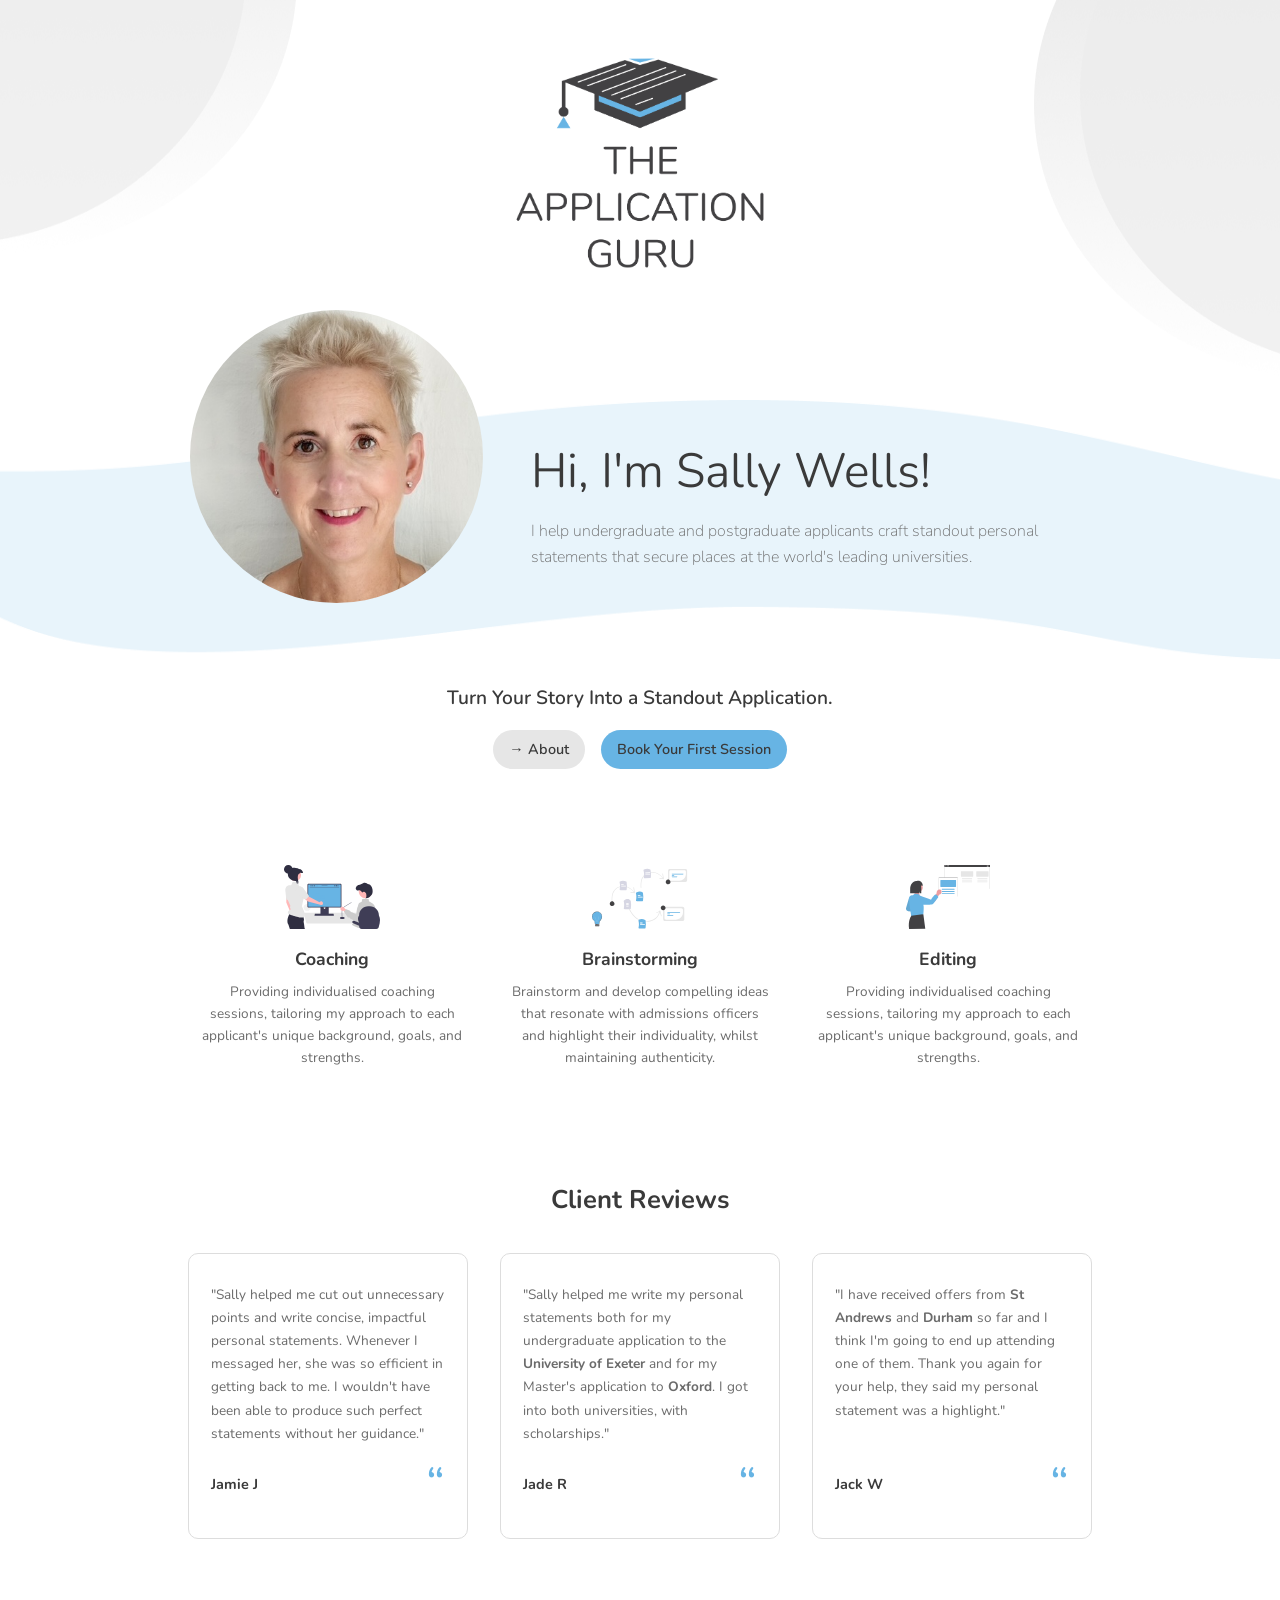
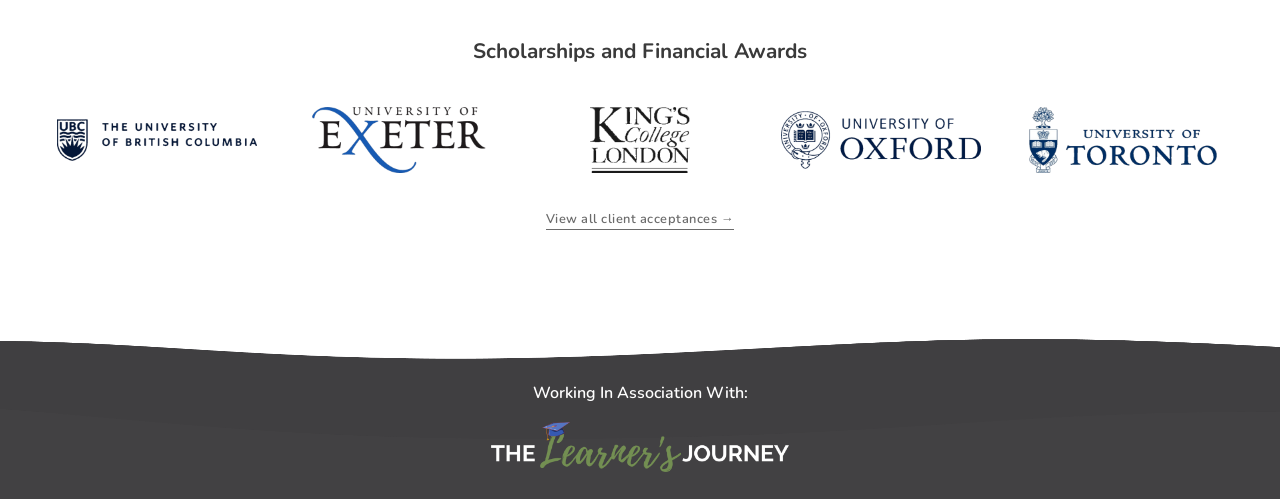
==== index.html @ 64682176 "Initial" ====
<!DOCTYPE html>
<html lang="en">
<head>
  <meta charset="UTF-8">
  <meta name="viewport" content="width=device-width, initial-scale=1.0">
  <title>The Application Guru | Sally Wells</title>
  <link rel="stylesheet" href="styles.css">
  <link href="https://fonts.googleapis.com/css2?family=Nunito:wght@300;400;500;600;700;800&display=swap" rel="stylesheet">
</head>
<body>

  <nav class="navbar" id="homeNav">
    <a href="index.html" class="nav-logo">
      <img src="assets/logo.png" alt="The Application Guru">
    </a>
    <div class="nav-links">
      <a href="about.html">About</a>
      <a href="client-acceptances.html">Client Acceptances</a>
      <a href="contact.html">Contact</a>
    </div>
  </nav>

  <header class="hero">
    <div class="wave-bg wave-bg--circles"></div>
    <div class="wave-bg wave-bg--liblue" style="top: 400px;"></div>
    <div class="hero-logo">
      <img src="assets/logo.png" alt="The Application Guru" class="logo-img">
    </div>
    <div class="hero-content">
      <div class="hero-photo">
        <img src="assets/sally-portrait.png" alt="Sally Wells">
      </div>
      <div class="hero-text">
        <h1>Hi, I'm Sally Wells!</h1>
        <p>I help undergraduate and postgraduate applicants craft standout personal statements that secure places at the world's leading universities.</p>
      </div>
    </div>
    <div class="hero-cta">
      <p class="tagline">Turn Your Story Into a Standout Application.</p>
      <div class="cta-buttons">
        <a href="about.html" class="btn btn-outline">→ About</a>
        <a href="contact.html" class="btn btn-primary">Book Your First Session</a>
      </div>
    </div>
  </header>

  <section class="services">
    <div class="services-inner">
      <div class="service-card">
        <img src="assets/coaching.svg" alt="" class="service-icon">
        <h3>Coaching</h3>
        <p>Providing individualised coaching sessions, tailoring my approach to each applicant's unique background, goals, and strengths.</p>
      </div>
      <div class="service-card">
        <img src="assets/brainstorming.svg" alt="" class="service-icon">
        <h3>Brainstorming</h3>
        <p>Brainstorm and develop compelling ideas that resonate with admissions officers and highlight their individuality, whilst maintaining authenticity.</p>
      </div>
      <div class="service-card">
        <img src="assets/editing.svg" alt="" class="service-icon">
        <h3>Editing</h3>
        <p>Providing individualised coaching sessions, tailoring my approach to each applicant's unique background, goals, and strengths.</p>
      </div>
    </div>
  </section>

  <section class="reviews">
    <h2>Client Reviews</h2>
    <div class="reviews-grid">
      <div class="review-card">
        <p>"Sally helped me cut out unnecessary points and write concise, impactful personal statements. Whenever I messaged her, she was so efficient in getting back to me. I wouldn't have been able to produce such perfect statements without her guidance."</p>
        <div class="review-footer">
          <span class="reviewer">Jamie J</span>
          <span class="quote-mark">&ldquo;</span>
        </div>
      </div>
      <div class="review-card">
        <p>"Sally helped me write my personal statements both for my undergraduate application to the <strong>University of Exeter</strong> and for my Master's application to <strong>Oxford</strong>. I got into both universities, with scholarships."</p>
        <div class="review-footer">
          <span class="reviewer">Jade R</span>
          <span class="quote-mark">&ldquo;</span>
        </div>
      </div>
      <div class="review-card">
        <p>"I have received offers from <strong>St Andrews</strong> and <strong>Durham</strong> so far and I think I'm going to end up attending one of them. Thank you again for your help, they said my personal statement was a highlight."</p>
        <div class="review-footer">
          <span class="reviewer">Jack W</span>
          <span class="quote-mark">&ldquo;</span>
        </div>
      </div>
    </div>
  </section>

  <section class="scholarships">
    <h2>Scholarships and Financial Awards</h2>
    <div class="uni-logos">
      <img src="assets/logo-ubc.png" alt="University of British Columbia">
      <img src="assets/logo-exeter2.png" alt="University of Exeter">
      <img src="assets/logo-kcl.png" alt="King's College London">
      <img src="assets/logo-oxford.png" alt="University of Oxford">
      <img src="assets/logo-toronto.png" alt="University of Toronto">
    </div>
    <a href="client-acceptances.html" class="btn-acceptances">View all client acceptances →</a>
  </section>

  <footer class="footer">
    <div class="wave-bg wave-bg--dark" style="top: -40px"></div>
    <p>Working In Association With:</p>
    <a href="https://learnersjourney.co.za/" target="_blank" rel="noopener noreferrer"><img src="assets/tlj.png" alt="The Learner's Journey" class="partner-logo"></a>
  </footer>
  <script>
    const nav = document.getElementById('homeNav');
    const heroLogo = document.querySelector('.hero-logo');
    window.addEventListener('scroll', () => {
      if (heroLogo.getBoundingClientRect().bottom < 0) {
        nav.classList.add('nav--visible');
      } else {
        nav.classList.remove('nav--visible');
      }
    }, { passive: true });
  </script>
</body>
</html>
---- styles.css ----
/* ============================================
   THE APPLICATION GURU
   ============================================ */

:root {
  --blue-light: #E8F4FB;
  --blue-mid: #67B4E4;
  --blue-dark: #4a7a8c;
  --gray-dark: #3a3a3a;
  --gray-med: #6b6b6b;
  --grey-li: #e6e6e6;
  --white: #ffffff;
  --font: 'Nunito', sans-serif;
}

*, *::before, *::after { box-sizing: border-box; margin: 0; padding: 0; }

body {
  font-family: var(--font);
  color: var(--gray-dark);
  line-height: 1.6;
  background: var(--white);
  overflow-x: hidden;
}

a { text-decoration: none; color: inherit; }
ul { list-style: none; }
img { max-width: 100%; display: block; }

/* ---- WAVE BACKGROUNDS ---- */
.wave-bg {
  position: absolute;
  left: 0; right: 0;
  width: 100%;
  height: auto;
  background-size: 100% 100%;
  background-repeat: no-repeat;
  pointer-events: none;
  z-index: 0;
}
.wave-bg--circles {
  top: 0;
  height: 380px;
  background-image: url('assets/wave-circles.png');
}
.wave-bg--white {
  height: 300px;
  background-image: url('assets/wave-white.png');
}
.wave-bg--liblue {
  height: 260px;
  background-image: url('assets/wave-liblue.png');
}
.wave-bg--dark {
  height: 100px;
  background-image: url('assets/wave-dark.png');
}

/* ---- NAV ---- */
.navbar {
  position: fixed;
  top: 0; left: 0; right: 0;
  z-index: 200;
  display: flex;
  align-items: center;
  justify-content: space-between;
  padding: 0.5rem 3rem;
  background: rgba(255, 255, 255, 0.96);
  backdrop-filter: blur(8px);
  box-shadow: 0 1px 16px rgba(0,0,0,0.07);
  transform: translateY(-100%);
  opacity: 0;
  transition: transform 0.45s cubic-bezier(0.25, 0.46, 0.45, 0.94),
              opacity 0.3s ease;
}
.navbar.nav--visible {
  transform: translateY(0);
  opacity: 1;
}
.nav-logo img {
  height: 55px;
  transition: transform 0.55s cubic-bezier(0.25, 0.46, 0.45, 0.94);
}

.nav-links { display: flex; gap: 2rem; }
.nav-links a { font-size: 0.95rem; font-weight: 600; transition: color .2s; }
.nav-links a:hover, .nav-links a.active { color: var(--blue-dark); }
.nav-spacer { height: 71px; }

/* ---- HERO ---- */
.hero {
  position: relative;
  text-align: center;
  padding: 3rem 2rem 2rem;
}
.hero > *:not(.wave-bg) { position: relative; z-index: 1; }
.hero-logo { margin-bottom: 2rem; }
.logo-img { height: 230px; margin: 0 auto; }

.hero-content {
  display: flex;
  align-items: center;
  justify-content: center;
  gap: 3rem;
  max-width: 900px;
  margin: 0 auto 2rem;
}
.hero-photo img {
  width: 500px;
  border-radius: 50%;
  object-fit: cover;
  flex-shrink: 0;
}
.hero-text { text-align: left; margin-top: 90px; }
.hero-text h1 { font-size: 3rem; font-weight: 350; margin-bottom: 0.6rem; color: var(--gray-dark) }
.hero-text p { font-size: 1rem; font-weight: 200; color: var(--gray-med); }

.tagline { font-size: 1.2rem; font-weight: 600; margin-bottom: 1rem; margin-top: 5rem; }
.cta-buttons { display: flex; gap: 1rem; justify-content: center; flex-wrap: wrap; }

.btn {
  display: inline-flex;
  align-items: center;
  gap: 0.4rem;
  padding: 0.5rem 1rem;
  border-radius: 25px;
  font-size: 0.9rem;
  font-weight: 600;
  transition: all .2s;
  cursor: pointer;
}
.btn-outline { border: none; color: var(--gray-dark); background: var(--grey-li); }
.btn-outline:hover { background: var(--gray-dark); color: var(--white); }
.btn-primary { background: var(--blue-mid); color: var(--gray-dark); }
.btn-primary:hover { background: var(--blue-light); }

/* ---- SERVICES ---- */
.services {
  position: relative;
  padding: 4rem 2rem;
}
.services-inner {
  display: flex;
  justify-content: center;
  gap: 3rem;
  max-width: 960px;
  margin: 0 auto;
  flex-wrap: wrap;
  position: relative;
  z-index: 1;
}
.service-card { text-align: center; max-width: 260px; flex: 1 1 200px; }
.service-icon { height: 64px; margin: 0 auto 1rem; }
.service-card h3 { font-size: 1.1rem; font-weight: 700; margin-bottom: 0.5rem; }
.service-card p { font-size: 0.85rem; color: var(--gray-med); }

/* ---- REVIEWS ---- */
.reviews { padding: 3rem 2rem; text-align: center; }
.reviews h2 { font-size: 1.6rem; font-weight: 700; margin-bottom: 2rem; }
.reviews-grid {
  display: flex;
  gap: 2rem;
  justify-content: center;
  max-width: 960px;
  margin: 0 auto;
  flex-wrap: wrap;
}
.review-card {
  border: 1px solid #ddd;
  border-radius: 10px;
  padding: 1.8rem 1.4rem;
  max-width: 280px;
  flex: 1 1 240px;
  text-align: left;
  display: flex;
  flex-direction: column;
}
.review-card p { font-size: 0.85rem; line-height: 1.7; color: var(--gray-med); }
.review-footer { display: flex; align-items: center; justify-content: space-between; margin-top: auto; padding-top: 1rem; }
.reviewer { font-weight: 700; font-size: 0.9rem; }
.quote-mark { font-size: 3rem; color: var(--blue-mid); line-height: 1; }

/* ---- SCHOLARSHIPS ---- */
.scholarships {
  position: relative;
  text-align: center;
  padding: 3rem 2rem;
  margin-bottom: 100px;
}
.scholarships > *:not(.wave-bg) { position: relative; z-index: 1; }
.scholarships h2 { font-size: 1.3rem; font-weight: 700; margin-bottom: 2rem; }
.uni-logos {
  display: flex;
  justify-content: space-evenly;
  align-items: center;
  flex-wrap: wrap;
  gap: 1rem;
  max-width: 1280px;
  margin: 0 auto;
}
.uni-logos img {
  width: 200px;
  height: 80px;
  object-fit: contain;  /* scales down to fit, never crops */
}

/* ---- BOOKING FORM ---- */
.booking {
  padding: 4rem 2rem;
  text-align: center;
}
.booking-title {
  font-family: var(--font);
  font-size: 2.2rem;
  font-weight: 300;
  color: var(--gray-dark);
  margin-bottom: 2.5rem;
}
.booking-form {
  max-width: 720px;
  margin: 0 auto;
  border: 2px solid var(--blue-mid);
  border-radius: 16px;
  padding: 2.5rem 2.5rem 2rem;
  text-align: left;
}
.form-row {
  display: flex;
  gap: 1.5rem;
}
.form-group {
  flex: 1;
  margin-bottom: 1.5rem;
}
.form-group label {
  display: block;
  font-weight: 700;
  font-size: 0.95rem;
  margin-bottom: 0.4rem;
  color: var(--gray-dark);
}
.required {
  color: #b94a3a;
  font-weight: 600;
  font-size: 0.85rem;
}
.form-group input[type="text"],
.form-group input[type="email"],
.form-group input[type="tel"] {
  width: 100%;
  padding: 0.6rem 0.8rem;
  border: 1px solid #bbb;
  border-radius: 4px;
  font-family: var(--font);
  font-size: 0.95rem;
  transition: border-color 0.2s;
}
.form-group input:focus,
.form-group textarea:focus {
  outline: none;
  border-color: var(--blue-mid);
}
.form-group textarea {
  width: 100%;
  padding: 0.6rem 0.8rem;
  border: 1px solid #bbb;
  border-radius: 4px;
  font-family: var(--font);
  font-size: 0.95rem;
  transition: border-color 0.2s;
  resize: vertical;
}
.form-hint {
  font-size: 0.78rem;
  color: var(--gray-med);
  margin-top: 0.25rem;
  display: block;
}
.radio-group {
  display: flex;
  flex-direction: column;
  gap: 0.6rem;
  margin-top: 0.3rem;
}
.radio-label {
  font-weight: 400 !important;
  font-size: 0.92rem;
  color: var(--gray-dark);
  display: flex;
  align-items: center;
  gap: 0.5rem;
  cursor: pointer;
}
.radio-label input[type="radio"] {
  width: 18px;
  height: 18px;
  accent-color: var(--blue-mid);
}
.btn-submit {
  padding: 0.65rem 1.8rem;
  font-size: 0.95rem;
  border: none;
  border-radius: 6px;
  margin-top: 0.5rem;
}
.booking-email {
  margin-top: 2rem;
}
.booking-email p {
  font-size: 0.95rem;
  color: var(--gray-med);
  margin-bottom: 0.8rem;
}

/* ---- FOOTER ---- */
.footer {
  position: relative;
  background: #424143;
  color: var(--white);
  text-align: center;
  padding: 0.1rem 0.01rem;
}
.footer > *:not(.wave-bg) { position: relative; z-index: 1; }
.footer p { font-size: 1rem; font-weight: 600; margin-bottom: 1rem; }
.partner-logo { height: 50px; margin: 0 auto; margin-bottom: 25px; }
.btn-contact {
  display: inline-flex;
  align-items: center;
  gap: 0.5rem;
  background: var(--blue-mid);
  color: var(--white);
  padding: 0.6rem 1.6rem;
  border-radius: 25px;
  font-size: 0.95rem;
  font-weight: 600;
  margin-bottom: 1.5rem;
  transition: background 0.2s;
}
.btn-contact:hover { background: var(--blue-dark); color: var(--white); }

/* ---- ABOUT PAGE ---- */
.about-section {
  display: flex;
  gap: 4rem;
  padding: 4rem 5rem;
  max-width: 1400px;
  margin: 0 auto;
  align-items: flex-start;
}
.about-content { flex: 1; }
.about-content h1 { font-size: 2rem; font-weight: 700; margin-bottom: 1.5rem; text-align: center; }
.about-content p { margin-bottom: 1rem; font-size: 0.95rem; color: var(--gray-med); }
.approach-list { list-style: disc; padding-left: 1.5rem; margin-bottom: 1rem; }
.approach-list li { margin-bottom: 0.6rem; font-size: 0.95rem; color: var(--gray-med); }
.about-photo { flex: 0 0 340px; }
.about-photo img { width: 100%; border-radius: 50%; object-fit: cover; aspect-ratio: 1; }

/* ---- ACCEPTANCES PAGE ---- */
.acceptances-banner {
  position: relative;
  background: #4b4b4b;
  padding: 3rem 2rem 2rem;
  text-align: center;
  color: var(--white);
}
.acceptances-banner h1 {
  position: relative;
  z-index: 1;
  font-size: 1.6rem;
  font-weight: 700;
}
.acceptances {
  padding: 2rem 3rem 4rem;
  max-width: 1200px;
  margin: 0 auto;
}
.acceptances h1 { font-size: 1.6rem; font-weight: 700; text-align: center; margin: 2rem 0; }
.acceptances-grid {
  display: flex;
  gap: 3rem;
  justify-content: space-between;
  flex-wrap: wrap;
}
.region-col { flex: 1 1 280px; text-align: center; }
.region-col h2 { font-size: 1rem; font-weight: 700; letter-spacing: 0.05em; margin: 1.5rem 0 0.8rem; text-decoration: underline; }
.region-col h3 { font-size: 1rem; font-weight: 800; margin: 1.2rem 0 0.4rem; }
.region-col ul li { font-size: 0.82rem; color: var(--gray-med); line-height: 1.8; text-transform: uppercase; letter-spacing: 0.02em; }
.region-col ul li.scholarship { color: var(--blue-mid); font-weight: 700; }

.btn-acceptances {
  display: inline-block;
  margin-top: 1.8rem;
  font-size: 0.8rem;
  font-weight: 600;
  color: var(--gray-med);
  letter-spacing: 0.04em;
  border-bottom: 1px solid currentColor;
  transition: color 0.2s;
}
.btn-acceptances:hover { color: var(--blue-dark); }

.acceptances-loading { color: var(--gray-med); font-size: 0.9rem; padding: 2rem 0; }

.scholarship-legend {
  display: flex;
  align-items: center;
  justify-content: center;
  gap: 0.45rem;
  font-size: 0.75rem;
  font-weight: 600;
  color: var(--gray-med);
  letter-spacing: 0.06em;
  text-transform: uppercase;
  margin-bottom: 2rem;
}
.legend-dot {
  width: 9px;
  height: 9px;
  border-radius: 50%;
  background: var(--blue-mid);
  display: inline-block;
  flex-shrink: 0;
}

/* ---- RESPONSIVE ---- */
@media (max-width: 718px) {
  .hero-content { flex-direction: column; gap: 1.5rem; }
  .hero-text { text-align: center; }
  .hero-photo img { width: 160px; height: 160px; }
  .hero-text h1 { font-size: 1.7rem; }
  .services-inner { gap: 2rem; }
  .review-card { max-width: 100%; }
  .about-section { flex-direction: column; padding: 2rem 1.5rem; gap: 2rem; }
  .about-photo { flex: none; max-width: 240px; margin: 0 auto; }
  .acceptances { padding: 2rem 1.5rem; }
  .navbar { padding: 1rem 1.5rem; }
  .nav-links { gap: 1rem; font-size: 0.85rem; }
  .uni-logos { gap: 1.5rem; }
  .uni-logos img { width: 120px; height: 50px; object-fit: contain; }
  .booking-form { padding: 1.5rem; }
  .form-row { flex-direction: column; gap: 0; }
  .booking-title { font-size: 2.5rem; }
}

@media (max-width: 480px) {
  .hero-text h1 { font-size: 1.4rem; }
  .hero-photo img { width: 130px; height: 130px; }
  .logo-img { height: 70px; }
  .tagline { font-size: 1rem; }
  .btn { padding: 0.6rem 1.2rem; font-size: 0.85rem; }
  .nav-logo img { height: 36px; }
  .nav-links { gap: 0.6rem; font-size: 0.8rem; }
}
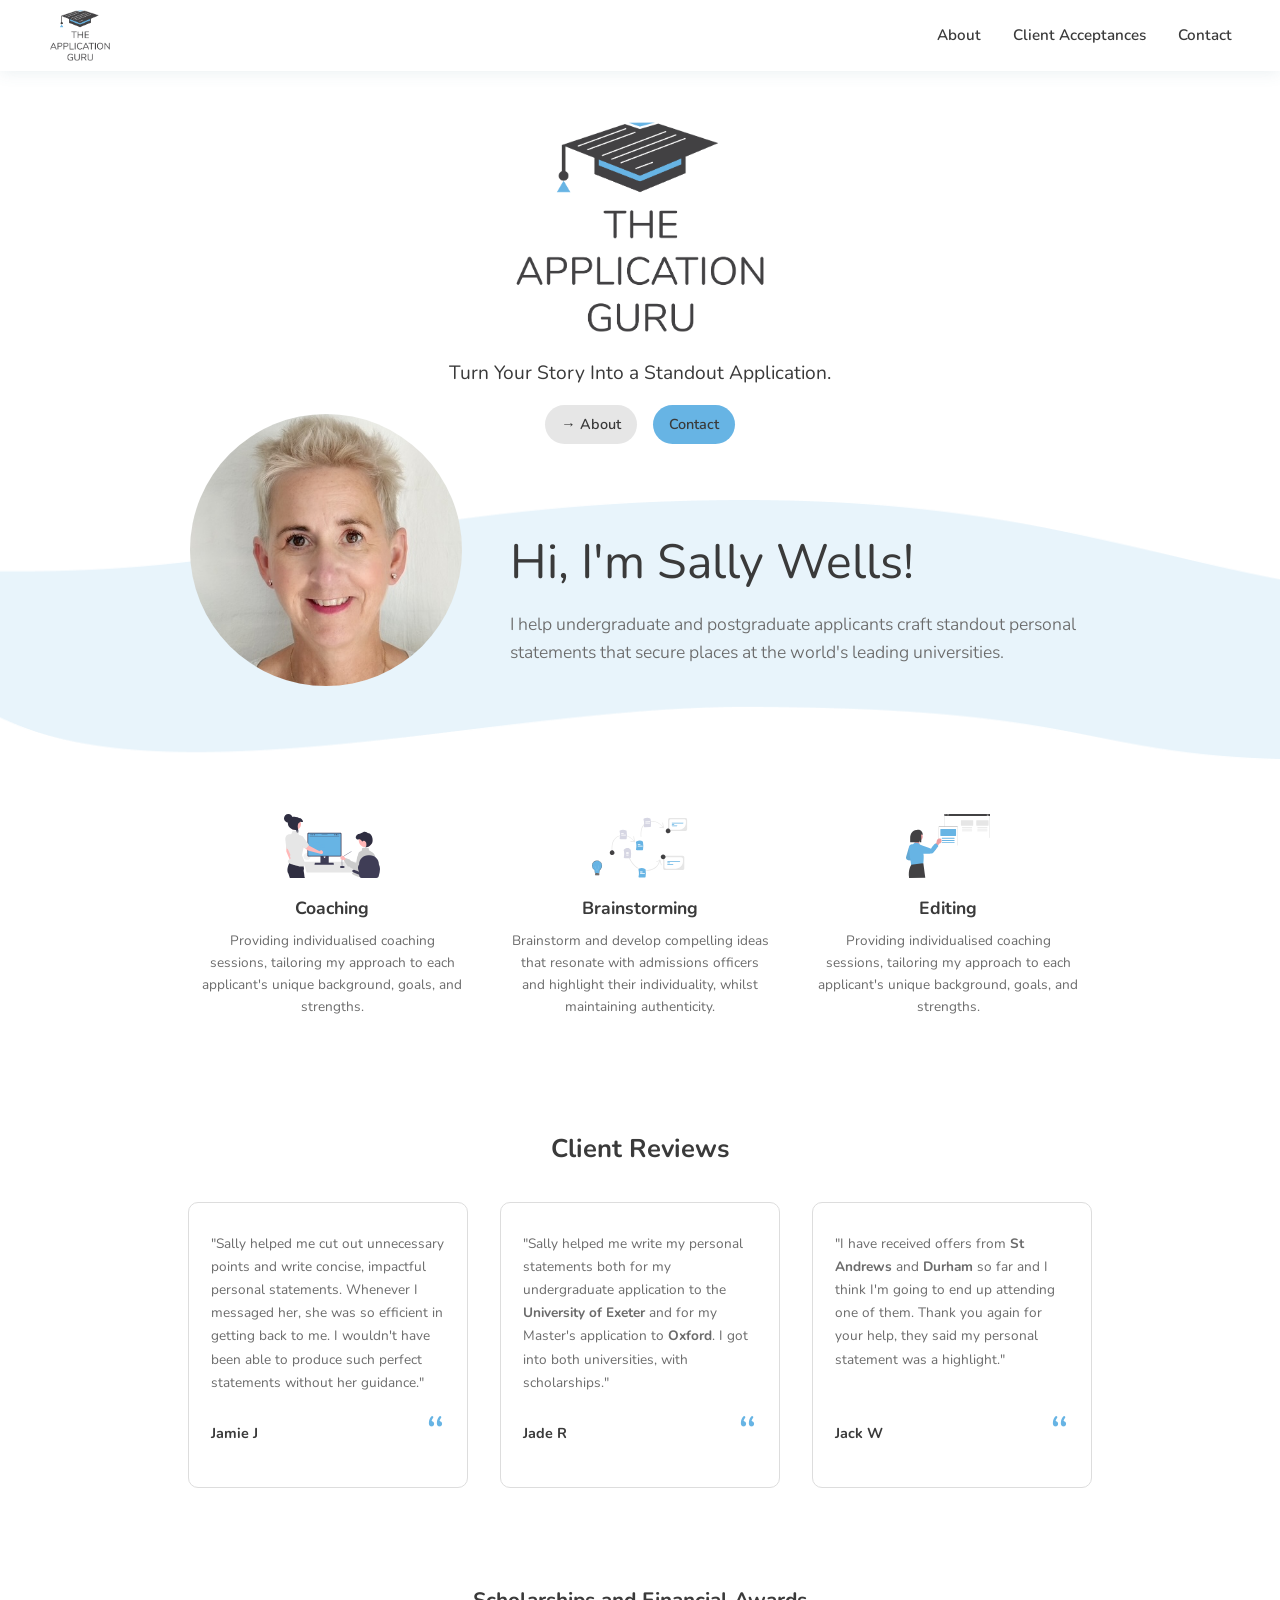
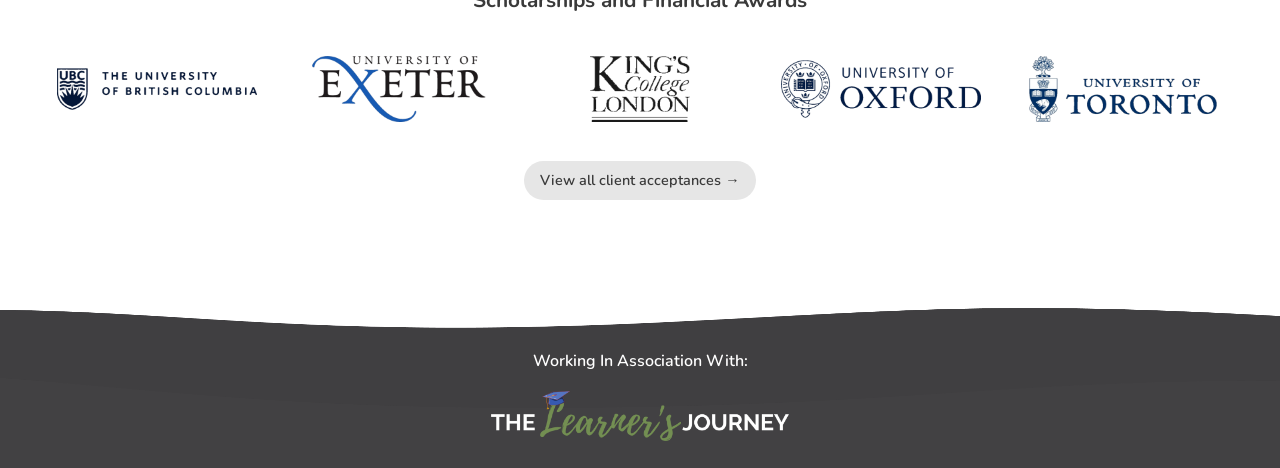
==== commit f481c743: "UI updates: navbar always visible, mobile hero layout, contact form, about page fixes Co-Authored-By" ====
--- a/index.html
+++ b/index.html
@@ -9,7 +9,7 @@
 </head>
 <body>
 
-  <nav class="navbar" id="homeNav">
+  <nav class="navbar">
     <a href="index.html" class="nav-logo">
       <img src="assets/logo.png" alt="The Application Guru">
     </a>
@@ -22,10 +22,16 @@
 
   <header class="hero">
     <div class="wave-bg wave-bg--circles"></div>
-    <div class="wave-bg wave-bg--liblue" style="top: 400px;"></div>
+    <div class="wave-bg wave-bg--liblue" style="top: 500px;"></div>
     <div class="hero-logo">
       <img src="assets/logo.png" alt="The Application Guru" class="logo-img">
     </div>
+     <div class="hero-cta">
+      <p class="tagline">Turn Your Story Into a Standout Application.</p>
+      <div class="cta-buttons">
+        <a href="about.html" class="btn btn-outline">→ About</a>
+        <a href="contact.html" class="btn btn-primary">Contact</a>
+      </div>
     <div class="hero-content">
       <div class="hero-photo">
         <img src="assets/sally-portrait.png" alt="Sally Wells">
@@ -35,12 +41,6 @@
         <p>I help undergraduate and postgraduate applicants craft standout personal statements that secure places at the world's leading universities.</p>
       </div>
     </div>
-    <div class="hero-cta">
-      <p class="tagline">Turn Your Story Into a Standout Application.</p>
-      <div class="cta-buttons">
-        <a href="about.html" class="btn btn-outline">→ About</a>
-        <a href="contact.html" class="btn btn-primary">Book Your First Session</a>
-      </div>
     </div>
   </header>
 
@@ -100,7 +100,7 @@
       <img src="assets/logo-oxford.png" alt="University of Oxford">
       <img src="assets/logo-toronto.png" alt="University of Toronto">
     </div>
-    <a href="client-acceptances.html" class="btn-acceptances">View all client acceptances →</a>
+    <a href="client-acceptances.html" class="btn btn-outline">View all client acceptances →</a>
   </section>
 
   <footer class="footer">
--- a/styles.css
+++ b/styles.css
@@ -38,11 +38,6 @@
   pointer-events: none;
   z-index: 0;
 }
-.wave-bg--circles {
-  top: 0;
-  height: 380px;
-  background-image: url('assets/wave-circles.png');
-}
 .wave-bg--white {
   height: 300px;
   background-image: url('assets/wave-white.png');
@@ -65,21 +60,12 @@
   align-items: center;
   justify-content: space-between;
   padding: 0.5rem 3rem;
-  background: rgba(255, 255, 255, 0.96);
+  background: var(--white);
   backdrop-filter: blur(8px);
-  box-shadow: 0 1px 16px rgba(0,0,0,0.07);
-  transform: translateY(-100%);
-  opacity: 0;
-  transition: transform 0.45s cubic-bezier(0.25, 0.46, 0.45, 0.94),
-              opacity 0.3s ease;
-}
-.navbar.nav--visible {
-  transform: translateY(0);
-  opacity: 1;
+  box-shadow: 0 1px 16px rgba(74, 122, 140, 0.12);
 }
 .nav-logo img {
   height: 55px;
-  transition: transform 0.55s cubic-bezier(0.25, 0.46, 0.45, 0.94);
 }
 
 .nav-links { display: flex; gap: 2rem; }
@@ -94,8 +80,7 @@
   padding: 3rem 2rem 2rem;
 }
 .hero > *:not(.wave-bg) { position: relative; z-index: 1; }
-.hero-logo { margin-bottom: 2rem; }
-.logo-img { height: 230px; margin: 0 auto; }
+.logo-img { height: 230px; margin: 0 auto; margin-top: 4rem }
 
 .hero-content {
   display: flex;
@@ -103,7 +88,7 @@
   justify-content: center;
   gap: 3rem;
   max-width: 900px;
-  margin: 0 auto 2rem;
+  margin: -30px auto 2rem;
 }
 .hero-photo img {
   width: 500px;
@@ -112,10 +97,10 @@
   flex-shrink: 0;
 }
 .hero-text { text-align: left; margin-top: 90px; }
-.hero-text h1 { font-size: 3rem; font-weight: 350; margin-bottom: 0.6rem; color: var(--gray-dark) }
-.hero-text p { font-size: 1rem; font-weight: 200; color: var(--gray-med); }
-
-.tagline { font-size: 1.2rem; font-weight: 600; margin-bottom: 1rem; margin-top: 5rem; }
+.hero-text h1 { font-size: 3rem; font-weight: 400; margin-bottom: 0.6rem; color: var(--gray-dark) }
+.hero-text p { font-size: 1.1rem; font-weight: 350; color: var(--gray-med); }
+
+.tagline { font-size: 1.2rem; font-weight: 400; margin-bottom: 1rem; margin-top: 1rem; }
 .cta-buttons { display: flex; gap: 1rem; justify-content: center; flex-wrap: wrap; }
 
 .btn {
@@ -189,6 +174,7 @@
 }
 .scholarships > *:not(.wave-bg) { position: relative; z-index: 1; }
 .scholarships h2 { font-size: 1.3rem; font-weight: 700; margin-bottom: 2rem; }
+.scholarships .btn { margin-top: 2rem; }
 .uni-logos {
   display: flex;
   justify-content: space-evenly;
@@ -215,6 +201,10 @@
   font-weight: 300;
   color: var(--gray-dark);
   margin-bottom: 2.5rem;
+}
+.booking-logo {
+  height: 120px;
+  margin: 0 auto 2.5rem;
 }
 .booking-form {
   max-width: 720px;
@@ -326,9 +316,9 @@
 .btn-contact {
   display: inline-flex;
   align-items: center;
-  gap: 0.5rem;
   background: var(--blue-mid);
   color: var(--white);
+  gap: 0.5rem;
   padding: 0.6rem 1.6rem;
   border-radius: 25px;
   font-size: 0.95rem;
@@ -345,7 +335,7 @@
   padding: 4rem 5rem;
   max-width: 1400px;
   margin: 0 auto;
-  align-items: flex-start;
+  align-items: center;
 }
 .about-content { flex: 1; }
 .about-content h1 { font-size: 2rem; font-weight: 700; margin-bottom: 1.5rem; text-align: center; }
@@ -390,12 +380,14 @@
 .btn-acceptances {
   display: inline-block;
   margin-top: 1.8rem;
-  font-size: 0.8rem;
+  font-size: 1.2  rem;
   font-weight: 600;
-  color: var(--gray-med);
+  color: var(--gray-dark);
   letter-spacing: 0.04em;
   border-bottom: 1px solid currentColor;
   transition: color 0.2s;
+  background-color: var(--grey-li);
+  border-radius: 30px;
 }
 .btn-acceptances:hover { color: var(--blue-dark); }
 
@@ -424,10 +416,12 @@
 
 /* ---- RESPONSIVE ---- */
 @media (max-width: 718px) {
-  .hero-content { flex-direction: column; gap: 1.5rem; }
-  .hero-text { text-align: center; }
-  .hero-photo img { width: 160px; height: 160px; }
-  .hero-text h1 { font-size: 1.7rem; }
+  .hero-content { flex-direction: row; gap: 1rem; align-items: center; justify-content: flex-start; text-align: left; margin-top: 5.2rem; }
+  .hero-photo { flex-shrink: 0; align-self: flex-start; margin-top: 3rem; }
+  .hero-photo img { width: 130px; height: 130px; }
+  .hero-text { text-align: left; margin-top: 0; }
+  .hero-text h1 { font-size: 1.4rem; }
+  .hero-text p { font-size: 0.85rem; }
   .services-inner { gap: 2rem; }
   .review-card { max-width: 100%; }
   .about-section { flex-direction: column; padding: 2rem 1.5rem; gap: 2rem; }
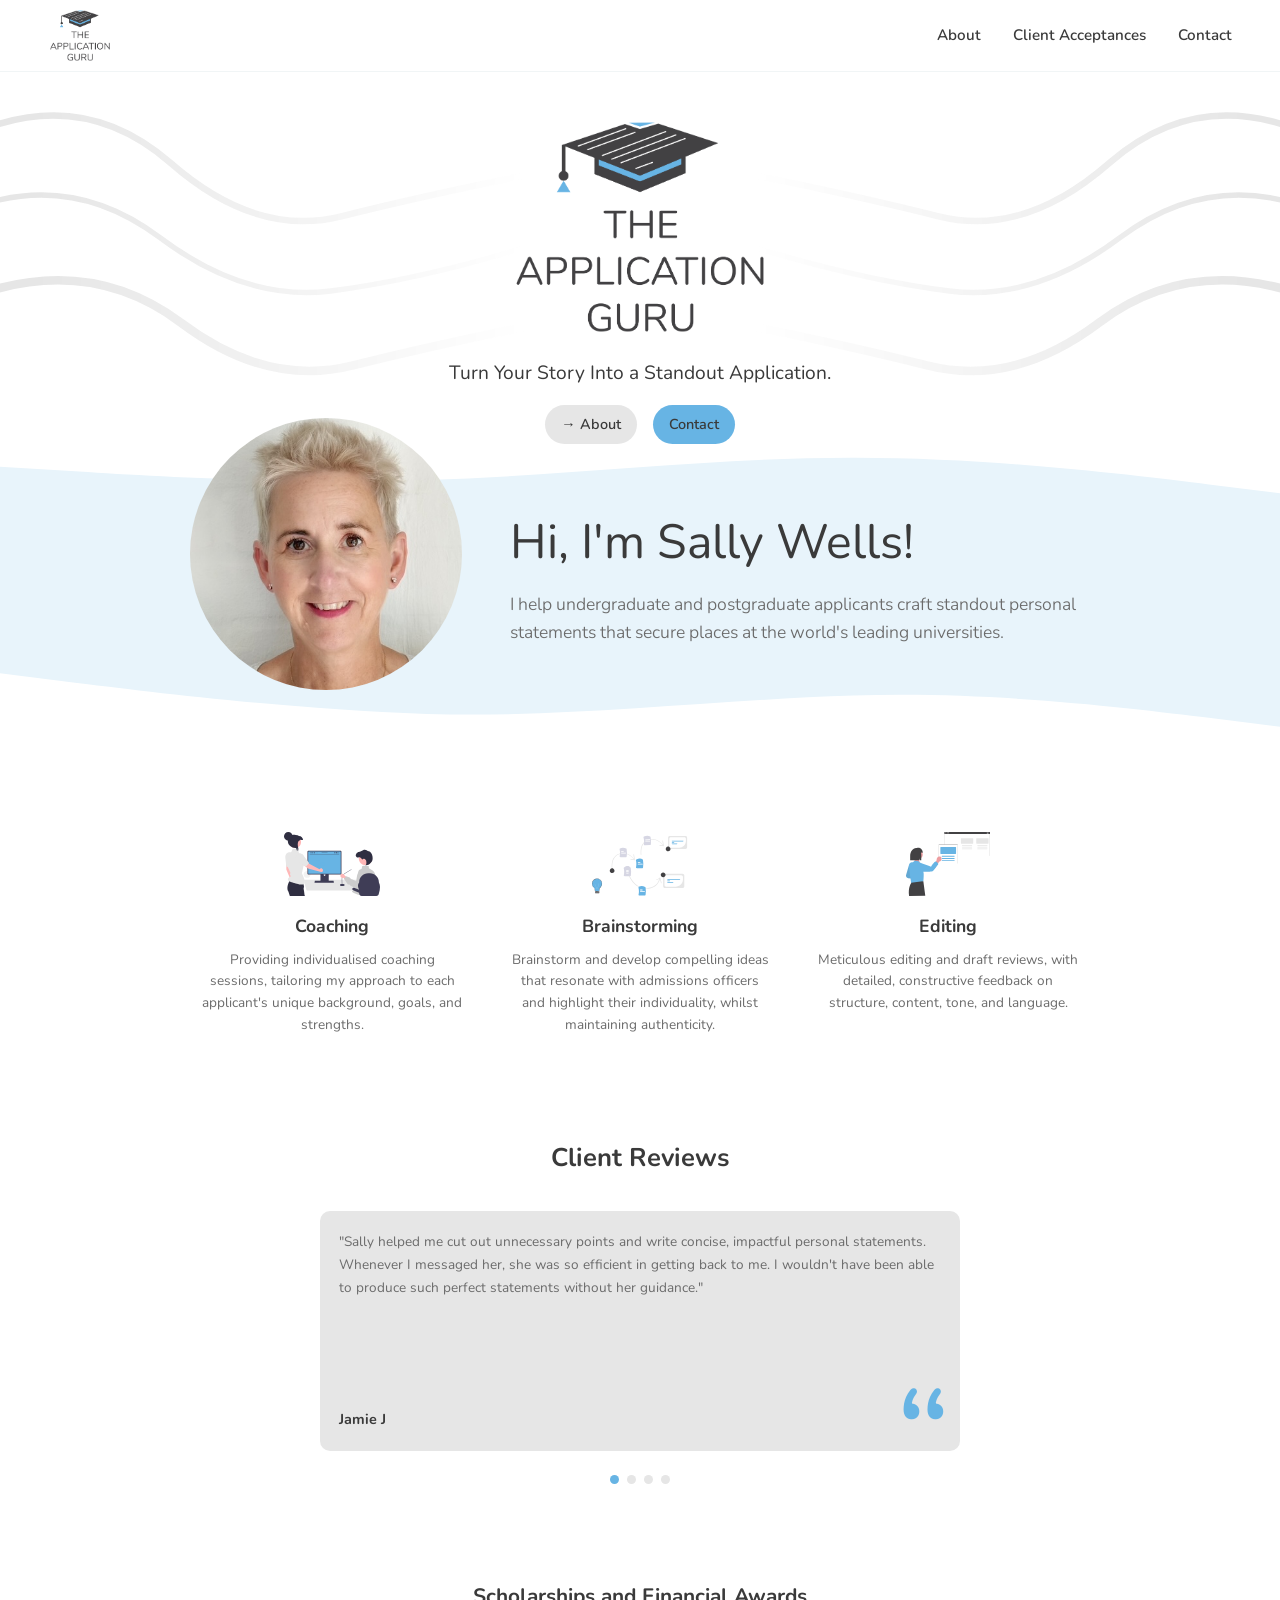
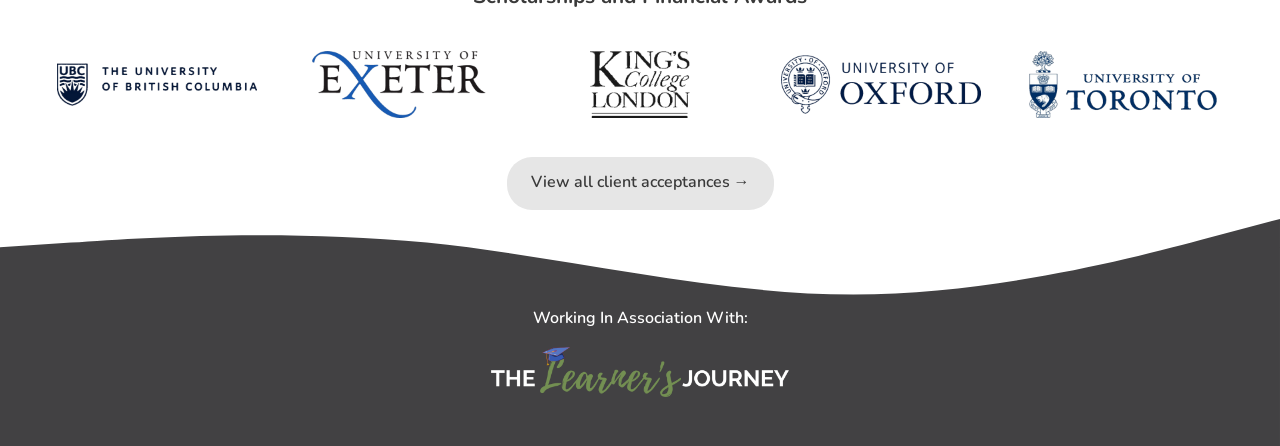
==== commit a1ca29f0: "Add review carousel and corner curves, refine responsive layout - Replace static review grid with au" ====
--- a/index.html
+++ b/index.html
@@ -8,7 +8,6 @@
   <link href="https://fonts.googleapis.com/css2?family=Nunito:wght@300;400;500;600;700;800&display=swap" rel="stylesheet">
 </head>
 <body>
-
   <nav class="navbar">
     <a href="index.html" class="nav-logo">
       <img src="assets/logo.png" alt="The Application Guru">
@@ -19,19 +18,26 @@
       <a href="contact.html">Contact</a>
     </div>
   </nav>
-
+<img 
+     src="assets/wave.svg" 
+     style=
+       "top: 360px"
+     alt="" 
+     class="wave-bg">    
+    <div>  
+  </div>
   <header class="hero">
-    <div class="wave-bg wave-bg--circles"></div>
-    <div class="wave-bg wave-bg--liblue" style="top: 500px;"></div>
-    <div class="hero-logo">
-      <img src="assets/logo.png" alt="The Application Guru" class="logo-img">
-    </div>
-     <div class="hero-cta">
-      <p class="tagline">Turn Your Story Into a Standout Application.</p>
-      <div class="cta-buttons">
-        <a href="about.html" class="btn btn-outline">→ About</a>
-        <a href="contact.html" class="btn btn-primary">Contact</a>
-      </div>
+  <img src="assets/corner-circles-left.svg" alt="" class="corner-circles corner-circles--left">
+  <img src="assets/corner-circles-right.svg" alt="" class="corner-circles corner-circles--right">
+  <div class="hero-logo">
+    <img src="assets/logo.png" alt="The Application Guru" class="logo-img">
+  </div>
+  <div class="hero-cta">
+    <p class="tagline">Turn Your Story Into a Standout Application.</p>
+    <div class="cta-buttons">
+      <a href="about.html" class="btn btn-outline">→ About</a>
+      <a href="contact.html" class="btn btn-primary">Contact</a>
+    </div>
     <div class="hero-content">
       <div class="hero-photo">
         <img src="assets/sally-portrait.png" alt="Sally Wells">
@@ -41,8 +47,8 @@
         <p>I help undergraduate and postgraduate applicants craft standout personal statements that secure places at the world's leading universities.</p>
       </div>
     </div>
-    </div>
-  </header>
+  </div>
+</header>
 
   <section class="services">
     <div class="services-inner">
@@ -59,37 +65,134 @@
       <div class="service-card">
         <img src="assets/editing.svg" alt="" class="service-icon">
         <h3>Editing</h3>
-        <p>Providing individualised coaching sessions, tailoring my approach to each applicant's unique background, goals, and strengths.</p>
+        <p>Meticulous editing and draft reviews, with detailed, constructive feedback on structure, content, tone, and language.</p>
       </div>
     </div>
   </section>
 
   <section class="reviews">
     <h2>Client Reviews</h2>
-    <div class="reviews-grid">
-      <div class="review-card">
-        <p>"Sally helped me cut out unnecessary points and write concise, impactful personal statements. Whenever I messaged her, she was so efficient in getting back to me. I wouldn't have been able to produce such perfect statements without her guidance."</p>
-        <div class="review-footer">
-          <span class="reviewer">Jamie J</span>
-          <span class="quote-mark">&ldquo;</span>
+    <div class="reviews-carousel">
+      <div class="carousel-viewport">
+        <div class="carousel-track" id="reviews-track">
+          <p class="reviews-loading">Loading reviews...</p>
         </div>
       </div>
-      <div class="review-card">
-        <p>"Sally helped me write my personal statements both for my undergraduate application to the <strong>University of Exeter</strong> and for my Master's application to <strong>Oxford</strong>. I got into both universities, with scholarships."</p>
-        <div class="review-footer">
-          <span class="reviewer">Jade R</span>
-          <span class="quote-mark">&ldquo;</span>
-        </div>
-      </div>
-      <div class="review-card">
-        <p>"I have received offers from <strong>St Andrews</strong> and <strong>Durham</strong> so far and I think I'm going to end up attending one of them. Thank you again for your help, they said my personal statement was a highlight."</p>
-        <div class="review-footer">
-          <span class="reviewer">Jack W</span>
-          <span class="quote-mark">&ldquo;</span>
-        </div>
-      </div>
-    </div>
+    </div>
+    <div class="carousel-dots" id="reviews-dots"></div>
   </section>
+
+  <script>
+    // ─── PASTE PUBLISHED CSV URL HERE (sheet columns: Name, Review) ──────────
+    const REVIEWS_CSV_URL = '';
+    // ─────────────────────────────────────────────────────────────────────────
+
+    const FALLBACK_REVIEWS = [
+      { name: 'Jamie J', text: "Sally helped me cut out unnecessary points and write concise, impactful personal statements. Whenever I messaged her, she was so efficient in getting back to me. I wouldn't have been able to produce such perfect statements without her guidance." },
+      { name: 'Jade R', text: "Sally helped me write my personal statements both for my undergraduate application to the University of Exeter and for my Master's application to Oxford. I got into both universities, with scholarships." },
+      { name: 'Jack W', text: "I have received offers from St Andrews and Durham so far and I think I'm going to end up attending one of them. Thank you again for your help, they said my personal statement was a highlight." },
+      { name: 'Parent', text: "Sally is a magician! When you have a child who is word efficient (i.e, reserved), at best, and needs to introduce themselves to admission boards via personal essays, it seems like an impossible task. Sally has an incredible ability to take students on a journey of self reflection and expression. Both my children were accepted to their first choice programs. Sally does not write the essays but coaches them through the process. She is my answer to prayer!" }
+    ];
+
+    function parseCSV(text) {
+      const rows = [];
+      let row = [], field = '', inQuotes = false;
+      for (let i = 0; i < text.length; i++) {
+        const ch = text[i], next = text[i + 1];
+        if (inQuotes) {
+          if (ch === '"' && next === '"') { field += '"'; i++; }
+          else if (ch === '"') { inQuotes = false; }
+          else { field += ch; }
+        } else {
+          if (ch === '"') { inQuotes = true; }
+          else if (ch === ',') { row.push(field.trim()); field = ''; }
+          else if (ch === '\n' || (ch === '\r' && next === '\n')) {
+            if (ch === '\r') i++;
+            row.push(field.trim()); rows.push(row); row = []; field = '';
+          } else { field += ch; }
+        }
+      }
+      if (field || row.length) { row.push(field.trim()); rows.push(row); }
+      return rows;
+    }
+
+    async function loadReviews() {
+      let reviews = [];
+      if (REVIEWS_CSV_URL) {
+        try {
+          const res = await fetch(REVIEWS_CSV_URL);
+          if (res.ok) {
+            const rows = parseCSV(await res.text());
+            reviews = rows.slice(1)
+              .map(r => ({ name: (r[0] || '').trim(), text: (r[1] || '').trim() }))
+              .filter(r => r.name && r.text);
+          }
+        } catch {}
+      }
+      if (!reviews.length) reviews = FALLBACK_REVIEWS;
+      renderCarousel(reviews);
+    }
+
+    function renderCarousel(reviews) {
+      const track = document.getElementById('reviews-track');
+      const dots = document.getElementById('reviews-dots');
+      track.innerHTML = '';
+      dots.innerHTML = '';
+
+      reviews.forEach((r, i) => {
+        const card = document.createElement('div');
+        card.className = 'review-card';
+        const p = document.createElement('p');
+        p.textContent = '"' + r.text + '"';
+        const footer = document.createElement('div');
+        footer.className = 'review-footer';
+        const name = document.createElement('span');
+        name.className = 'reviewer';
+        name.textContent = r.name;
+        const mark = document.createElement('span');
+        mark.className = 'quote-mark';
+        mark.innerHTML = '&ldquo;';
+        footer.appendChild(name);
+        footer.appendChild(mark);
+        card.appendChild(p);
+        card.appendChild(footer);
+        track.appendChild(card);
+
+        const dot = document.createElement('button');
+        dot.className = 'carousel-dot' + (i === 0 ? ' active' : '');
+        dot.type = 'button';
+        dot.setAttribute('aria-label', 'Go to review ' + (i + 1));
+        dot.addEventListener('click', () => goTo(i));
+        dots.appendChild(dot);
+      });
+
+      let index = 0;
+      function goTo(i) {
+        index = (i + reviews.length) % reviews.length;
+        track.style.transform = 'translateX(-' + (index * 100) + '%)';
+        dots.querySelectorAll('.carousel-dot').forEach((d, idx) => {
+          d.classList.toggle('active', idx === index);
+        });
+      }
+
+      const AUTO_MS = 6000;
+      let timer = setInterval(() => goTo(index + 1), AUTO_MS);
+      function resetTimer() {
+        clearInterval(timer);
+        timer = setInterval(() => goTo(index + 1), AUTO_MS);
+      }
+
+      const carousel = document.querySelector('.reviews-carousel');
+      carousel.addEventListener('mouseenter', () => clearInterval(timer));
+      carousel.addEventListener('mouseleave', resetTimer);
+
+      dots.querySelectorAll('.carousel-dot').forEach((d) => {
+        d.addEventListener('click', resetTimer);
+      });
+    }
+
+    loadReviews();
+  </script>
 
   <section class="scholarships">
     <h2>Scholarships and Financial Awards</h2>
@@ -104,20 +207,8 @@
   </section>
 
   <footer class="footer">
-    <div class="wave-bg wave-bg--dark" style="top: -40px"></div>
     <p>Working In Association With:</p>
     <a href="https://learnersjourney.co.za/" target="_blank" rel="noopener noreferrer"><img src="assets/tlj.png" alt="The Learner's Journey" class="partner-logo"></a>
   </footer>
-  <script>
-    const nav = document.getElementById('homeNav');
-    const heroLogo = document.querySelector('.hero-logo');
-    window.addEventListener('scroll', () => {
-      if (heroLogo.getBoundingClientRect().bottom < 0) {
-        nav.classList.add('nav--visible');
-      } else {
-        nav.classList.remove('nav--visible');
-      }
-    }, { passive: true });
-  </script>
 </body>
 </html>
--- a/styles.css
+++ b/styles.css
@@ -15,11 +15,13 @@
 
 *, *::before, *::after { box-sizing: border-box; margin: 0; padding: 0; }
 
+html { min-width: 360px; }
 body {
   font-family: var(--font);
   color: var(--gray-dark);
   line-height: 1.6;
   background: var(--white);
+  min-width: 360px;
   overflow-x: hidden;
 }
 
@@ -27,30 +29,13 @@
 ul { list-style: none; }
 img { max-width: 100%; display: block; }
 
-/* ---- WAVE BACKGROUNDS ---- */
 .wave-bg {
   position: absolute;
-  left: 0; right: 0;
+  inset: 0;
   width: 100%;
-  height: auto;
-  background-size: 100% 100%;
-  background-repeat: no-repeat;
-  pointer-events: none;
-  z-index: 0;
-}
-.wave-bg--white {
-  height: 300px;
-  background-image: url('assets/wave-white.png');
-}
-.wave-bg--liblue {
-  height: 260px;
-  background-image: url('assets/wave-liblue.png');
-}
-.wave-bg--dark {
-  height: 100px;
-  background-image: url('assets/wave-dark.png');
-}
-
+  min-width: 360px;
+  height: 500px;
+}
 /* ---- NAV ---- */
 .navbar {
   position: fixed;
@@ -62,7 +47,7 @@
   padding: 0.5rem 3rem;
   background: var(--white);
   backdrop-filter: blur(8px);
-  box-shadow: 0 1px 16px rgba(74, 122, 140, 0.12);
+  border-bottom: 1px solid rgba(74, 122, 140, 0.08);
 }
 .nav-logo img {
   height: 55px;
@@ -79,16 +64,35 @@
   text-align: center;
   padding: 3rem 2rem 2rem;
 }
-.hero > *:not(.wave-bg) { position: relative; z-index: 1; }
+.hero > * { position: relative; z-index: 1; }
+.hero > .corner-circles {
+  position: absolute;
+  top: 227px;
+  transform: translateY(-50%);
+  width: clamp(280px, 50vw, 640px);
+  z-index: 0;
+  pointer-events: none;
+}
+.hero > .corner-circles--left {
+  left: 0;
+  -webkit-mask-image: linear-gradient(to right, black 5%, transparent clamp(125px, 50vw - 115px, 605px));
+          mask-image: linear-gradient(to right, black 5%, transparent clamp(125px, 50vw - 115px, 605px));
+}
+.hero > .corner-circles--right {
+  right: 0;
+  -webkit-mask-image: linear-gradient(to left, black 5%, transparent clamp(125px, 50vw - 115px, 605px));
+          mask-image: linear-gradient(to left, black 5%, transparent clamp(125px, 50vw - 115px, 605px));
+}
 .logo-img { height: 230px; margin: 0 auto; margin-top: 4rem }
 
-.hero-content {
+.hero-content { 
   display: flex;
   align-items: center;
   justify-content: center;
   gap: 3rem;
   max-width: 900px;
   margin: -30px auto 2rem;
+  
 }
 .hero-photo img {
   width: 500px;
@@ -96,11 +100,11 @@
   object-fit: cover;
   flex-shrink: 0;
 }
-.hero-text { text-align: left; margin-top: 90px; }
+.hero-text { text-align: left; margin-top: clamp(20px, 8vw, 90px); }
 .hero-text h1 { font-size: 3rem; font-weight: 400; margin-bottom: 0.6rem; color: var(--gray-dark) }
-.hero-text p { font-size: 1.1rem; font-weight: 350; color: var(--gray-med); }
-
-.tagline { font-size: 1.2rem; font-weight: 400; margin-bottom: 1rem; margin-top: 1rem; }
+.hero-text p { font-size: 1.1rem; font-weight: 350; color: var(--gray-med); margin-bottom: 3rem; }
+
+.tagline { font-size: clamp(0.75rem, 3vw, 1.2rem); font-weight: 400; margin-bottom: 1rem; margin-top: 1rem; white-space: nowrap; }
 .cta-buttons { display: flex; gap: 1rem; justify-content: center; flex-wrap: wrap; }
 
 .btn {
@@ -122,7 +126,7 @@
 /* ---- SERVICES ---- */
 .services {
   position: relative;
-  padding: 4rem 2rem;
+  padding: calc(4rem + 10px) 2rem calc(4rem - 10px);
 }
 .services-inner {
   display: flex;
@@ -140,7 +144,8 @@
 .service-card p { font-size: 0.85rem; color: var(--gray-med); }
 
 /* ---- REVIEWS ---- */
-.reviews { padding: 3rem 2rem; text-align: center; }
+.reviews { position: relative; padding: 3rem 2rem; text-align: center; }
+.reviews > * { position: relative; z-index: 1; }
 .reviews h2 { font-size: 1.6rem; font-weight: 700; margin-bottom: 2rem; }
 .reviews-grid {
   display: flex;
@@ -150,31 +155,93 @@
   margin: 0 auto;
   flex-wrap: wrap;
 }
+.reviews-carousel {
+  position: relative;
+  display: flex;
+  align-items: stretch;
+  gap: 0.75rem;
+  max-width: 640px;
+  margin: 0 auto;
+}
+.carousel-viewport {
+  flex: 1;
+  overflow: hidden;
+  min-width: 0;
+}
+.carousel-track {
+  display: flex;
+  transition: transform 0.4s ease;
+}
+.carousel-track > .review-card {
+  flex: 0 0 100%;
+  max-width: none;
+  aspect-ratio: auto;
+  min-height: 240px;
+}
+.carousel-btn {
+  background: var(--grey-li);
+  color: var(--gray-dark);
+  border: none;
+  width: 38px;
+  height: 38px;
+  border-radius: 50%;
+  font-size: 1.4rem;
+  line-height: 1;
+  cursor: pointer;
+  flex-shrink: 0;
+  align-self: center;
+  transition: background .2s, color .2s;
+}
+.carousel-btn:hover { background: var(--blue-mid); color: var(--white); }
+.carousel-dots {
+  display: flex;
+  justify-content: center;
+  gap: 0.5rem;
+  margin-top: 1.5rem;
+}
+.carousel-dot {
+  width: 9px;
+  height: 9px;
+  border-radius: 50%;
+  background: var(--grey-li);
+  cursor: pointer;
+  border: none;
+  padding: 0;
+  transition: background .2s;
+}
+.carousel-dot.active { background: var(--blue-mid); }
+.reviews-loading { color: var(--gray-med); font-size: 0.9rem; padding: 2rem 0; }
 .review-card {
-  border: 1px solid #ddd;
+  background: var(--grey-li);
   border-radius: 10px;
-  padding: 1.8rem 1.4rem;
-  max-width: 280px;
-  flex: 1 1 240px;
+  padding: 1.2rem;
+  flex: 1 1 260px;
+  max-width: 300px;
+  aspect-ratio: 1;
   text-align: left;
   display: flex;
   flex-direction: column;
+  overflow: hidden;
+  position: relative;
 }
 .review-card p { font-size: 0.85rem; line-height: 1.7; color: var(--gray-med); }
 .review-footer { display: flex; align-items: center; justify-content: space-between; margin-top: auto; padding-top: 1rem; }
 .reviewer { font-weight: 700; font-size: 0.9rem; }
-.quote-mark { font-size: 3rem; color: var(--blue-mid); line-height: 1; }
+.quote-mark { position: absolute; bottom: -4rem; right: 0.5rem; font-size: 9rem; color: var(--blue-mid); line-height: 1; }
+
+/* ---- WAVE DIVIDER ---- */
+.wave-divider { width: 100%; display: block; }
 
 /* ---- SCHOLARSHIPS ---- */
 .scholarships {
   position: relative;
   text-align: center;
   padding: 3rem 2rem;
-  margin-bottom: 100px;
-}
-.scholarships > *:not(.wave-bg) { position: relative; z-index: 1; }
+  margin-bottom: 0;
+}
+.scholarships > * { position: relative; z-index: 1; }
 .scholarships h2 { font-size: 1.3rem; font-weight: 700; margin-bottom: 2rem; }
-.scholarships .btn { margin-top: 2rem; }
+.scholarships .btn { margin-top: 2rem; padding: 0.85rem 1.5rem; font-size: 1rem; position: relative; z-index: 3; }
 .uni-logos {
   display: flex;
   justify-content: space-evenly;
@@ -192,9 +259,11 @@
 
 /* ---- BOOKING FORM ---- */
 .booking {
+  position: relative;
   padding: 4rem 2rem;
   text-align: center;
 }
+.booking > * { position: relative; z-index: 1; }
 .booking-title {
   font-family: var(--font);
   font-size: 2.2rem;
@@ -305,12 +374,14 @@
 /* ---- FOOTER ---- */
 .footer {
   position: relative;
-  background: #424143;
+  z-index: 2;
   color: var(--white);
   text-align: center;
-  padding: 0.1rem 0.01rem;
-}
-.footer > *:not(.wave-bg) { position: relative; z-index: 1; }
+  padding: 8rem 1rem 1.5rem;
+  margin-top: -80px;
+  background: url('assets/wave-d.svg') bottom / cover no-repeat;
+}
+.footer > * { position: relative; z-index: 1; }
 .footer p { font-size: 1rem; font-weight: 600; margin-bottom: 1rem; }
 .partner-logo { height: 50px; margin: 0 auto; margin-bottom: 25px; }
 .btn-contact {
@@ -416,12 +487,24 @@
 
 /* ---- RESPONSIVE ---- */
 @media (max-width: 718px) {
-  .hero-content { flex-direction: row; gap: 1rem; align-items: center; justify-content: flex-start; text-align: left; margin-top: 5.2rem; }
-  .hero-photo { flex-shrink: 0; align-self: flex-start; margin-top: 3rem; }
+  .logo-img { height: 180px; }
+  .hero-content {
+    display: grid;
+    grid-template-columns: auto 1fr;
+    grid-template-areas:
+      "title title"
+      "photo text";
+    column-gap: 1rem;
+    row-gap: 0.25rem;
+    align-items: center;
+    text-align: left;
+    margin-top: 6.5rem;
+  }
+  .hero-text { display: contents; }
+  .hero-text h1 { grid-area: title; font-size: 2rem; text-align: center; margin-bottom: 0; }
+  .hero-photo { grid-area: photo; flex-shrink: 0; align-self: center; }
   .hero-photo img { width: 130px; height: 130px; }
-  .hero-text { text-align: left; margin-top: 0; }
-  .hero-text h1 { font-size: 1.4rem; }
-  .hero-text p { font-size: 0.85rem; }
+  .hero-text p { grid-area: text; font-size: 0.85rem; margin-bottom: 0; align-self: center; }
   .services-inner { gap: 2rem; }
   .review-card { max-width: 100%; }
   .about-section { flex-direction: column; padding: 2rem 1.5rem; gap: 2rem; }
@@ -437,10 +520,10 @@
 }
 
 @media (max-width: 480px) {
-  .hero-text h1 { font-size: 1.4rem; }
-  .hero-photo img { width: 130px; height: 130px; }
-  .logo-img { height: 70px; }
-  .tagline { font-size: 1rem; }
+  .hero-text h1 { font-size: 1.6rem; }
+  .hero-photo img { width: 110px; height: 110px; }
+  .logo-img { height: 180px; }
+  .hero > .corner-circles { top: 202px; }
   .btn { padding: 0.6rem 1.2rem; font-size: 0.85rem; }
   .nav-logo img { height: 36px; }
   .nav-links { gap: 0.6rem; font-size: 0.8rem; }
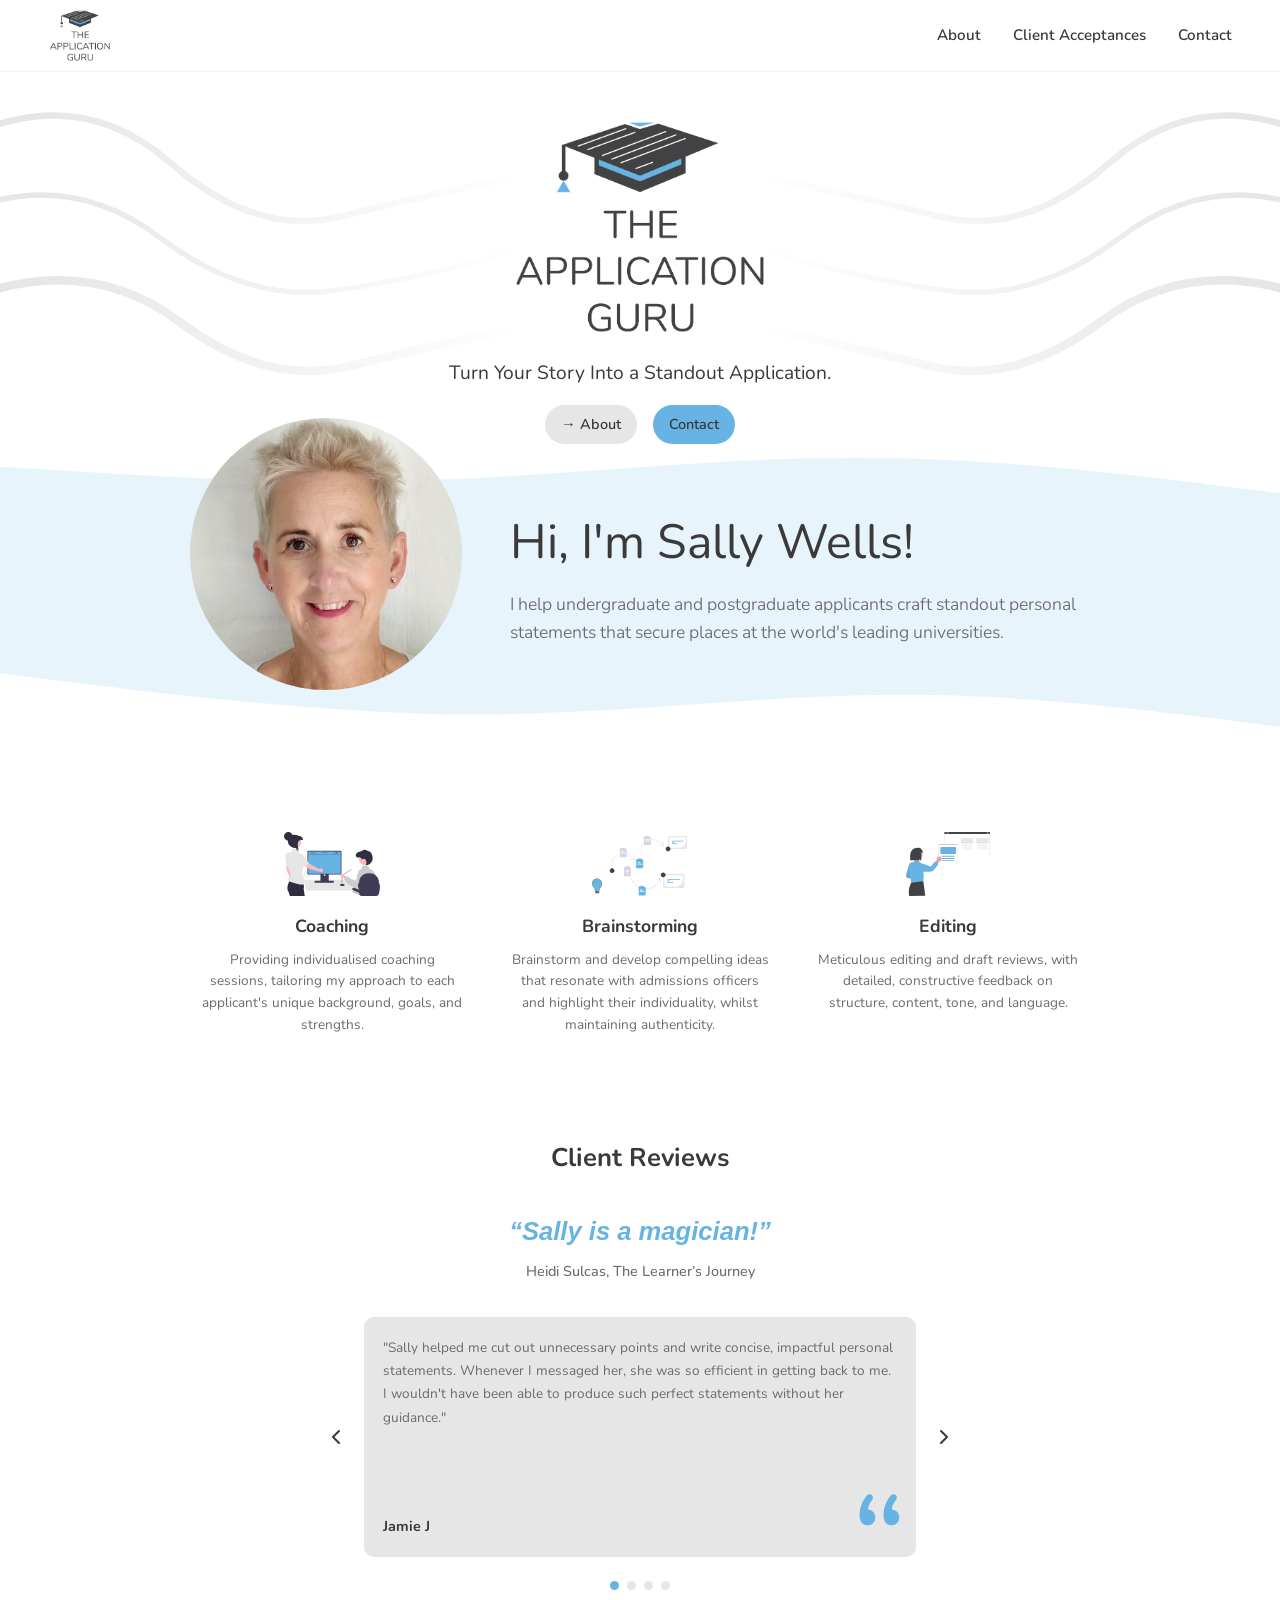
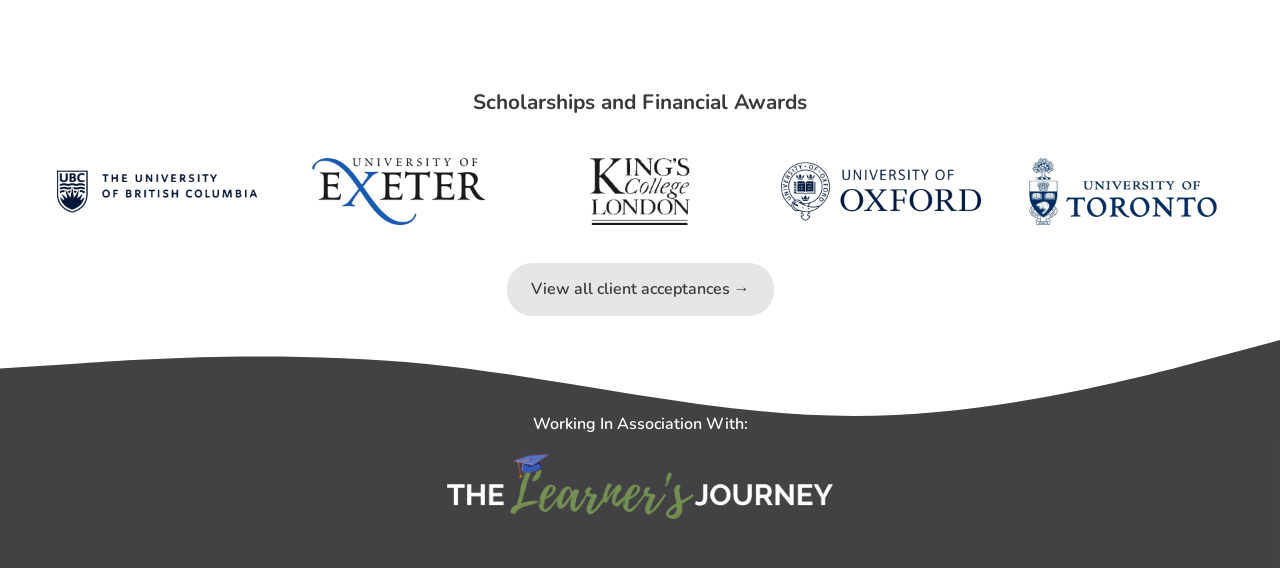
==== commit fc57397c: "Client iteration: reviews quote, contact form fields, footer logo - Reviews: pull-quote header "Sall" ====
--- a/index.html
+++ b/index.html
@@ -72,12 +72,22 @@
 
   <section class="reviews">
     <h2>Client Reviews</h2>
+    <blockquote class="reviews-quote">
+      <p>&ldquo;Sally is a magician!&rdquo;</p>
+      <cite>Heidi Sulcas, The Learner&rsquo;s Journey</cite>
+    </blockquote>
     <div class="reviews-carousel">
+      <button class="carousel-btn carousel-prev" type="button" aria-label="Previous review">
+        <svg viewBox="0 0 24 24" width="24" height="24" fill="none" stroke="currentColor" stroke-width="2" stroke-linecap="round" stroke-linejoin="round"><polyline points="15 18 9 12 15 6"/></svg>
+      </button>
       <div class="carousel-viewport">
         <div class="carousel-track" id="reviews-track">
           <p class="reviews-loading">Loading reviews...</p>
         </div>
       </div>
+      <button class="carousel-btn carousel-next" type="button" aria-label="Next review">
+        <svg viewBox="0 0 24 24" width="24" height="24" fill="none" stroke="currentColor" stroke-width="2" stroke-linecap="round" stroke-linejoin="round"><polyline points="9 18 15 12 9 6"/></svg>
+      </button>
     </div>
     <div class="carousel-dots" id="reviews-dots"></div>
   </section>
@@ -91,7 +101,7 @@
       { name: 'Jamie J', text: "Sally helped me cut out unnecessary points and write concise, impactful personal statements. Whenever I messaged her, she was so efficient in getting back to me. I wouldn't have been able to produce such perfect statements without her guidance." },
       { name: 'Jade R', text: "Sally helped me write my personal statements both for my undergraduate application to the University of Exeter and for my Master's application to Oxford. I got into both universities, with scholarships." },
       { name: 'Jack W', text: "I have received offers from St Andrews and Durham so far and I think I'm going to end up attending one of them. Thank you again for your help, they said my personal statement was a highlight." },
-      { name: 'Parent', text: "Sally is a magician! When you have a child who is word efficient (i.e, reserved), at best, and needs to introduce themselves to admission boards via personal essays, it seems like an impossible task. Sally has an incredible ability to take students on a journey of self reflection and expression. Both my children were accepted to their first choice programs. Sally does not write the essays but coaches them through the process. She is my answer to prayer!" }
+      { name: 'Heidi Sulcas', text: "Sally is a magician! When you have a child who is word efficient (i.e, reserved), at best, and needs to introduce themselves to admission boards via personal essays, it seems like an impossible task. Sally has an incredible ability to take students on a journey of self reflection and expression. Both my children were accepted to their first choice programs. Sally does not write the essays but coaches them through the process. She is my answer to prayer!" }
     ];
 
     function parseCSV(text) {
@@ -175,20 +185,8 @@
         });
       }
 
-      const AUTO_MS = 6000;
-      let timer = setInterval(() => goTo(index + 1), AUTO_MS);
-      function resetTimer() {
-        clearInterval(timer);
-        timer = setInterval(() => goTo(index + 1), AUTO_MS);
-      }
-
-      const carousel = document.querySelector('.reviews-carousel');
-      carousel.addEventListener('mouseenter', () => clearInterval(timer));
-      carousel.addEventListener('mouseleave', resetTimer);
-
-      dots.querySelectorAll('.carousel-dot').forEach((d) => {
-        d.addEventListener('click', resetTimer);
-      });
+      document.querySelector('.carousel-prev').addEventListener('click', () => goTo(index - 1));
+      document.querySelector('.carousel-next').addEventListener('click', () => goTo(index + 1));
     }
 
     loadReviews();
--- a/styles.css
+++ b/styles.css
@@ -179,20 +179,38 @@
   min-height: 240px;
 }
 .carousel-btn {
-  background: var(--grey-li);
+  background: none;
   color: var(--gray-dark);
   border: none;
-  width: 38px;
-  height: 38px;
-  border-radius: 50%;
-  font-size: 1.4rem;
-  line-height: 1;
+  padding: 0.25rem;
   cursor: pointer;
   flex-shrink: 0;
   align-self: center;
-  transition: background .2s, color .2s;
-}
-.carousel-btn:hover { background: var(--blue-mid); color: var(--white); }
+  display: inline-flex;
+  align-items: center;
+  justify-content: center;
+  transition: color .2s;
+}
+.carousel-btn:hover { color: var(--blue-mid); }
+.carousel-btn svg { display: block; }
+.reviews-quote {
+  max-width: 640px;
+  margin: 0 auto 2rem;
+  text-align: center;
+}
+.reviews-quote p {
+  font-size: 1.6rem;
+  font-style: italic;
+  font-weight: 600;
+  color: var(--blue-mid);
+  margin-bottom: 0.5rem;
+}
+.reviews-quote cite {
+  font-style: normal;
+  font-size: 0.9rem;
+  color: var(--gray-med);
+  font-weight: 500;
+}
 .carousel-dots {
   display: flex;
   justify-content: center;
@@ -370,6 +388,50 @@
   color: var(--gray-med);
   margin-bottom: 0.8rem;
 }
+.contact-direct {
+  display: flex;
+  gap: 0.75rem;
+  justify-content: center;
+  flex-wrap: wrap;
+}
+.countries-group { display: flex; flex-direction: column; gap: 0.5rem; }
+.country-row { display: flex; gap: 0.5rem; align-items: center; }
+.country-input {
+  flex: 1;
+  padding: 0.6rem 0.8rem;
+  border: 1px solid #d9d9d9;
+  border-radius: 6px;
+  background: var(--white);
+  font-family: var(--font);
+  font-size: 0.95rem;
+  color: var(--gray-dark);
+}
+.country-input:focus { outline: none; border-color: var(--blue-mid); }
+.remove-country {
+  background: none;
+  border: none;
+  color: var(--gray-med);
+  font-size: 1.4rem;
+  line-height: 1;
+  cursor: pointer;
+  padding: 0.25rem 0.5rem;
+  transition: color .2s;
+}
+.remove-country:hover { color: var(--blue-dark); }
+.btn-add-country {
+  background: none;
+  border: none;
+  color: var(--blue-mid);
+  font-family: var(--font);
+  font-size: 0.9rem;
+  font-weight: 600;
+  cursor: pointer;
+  padding: 0.5rem 0;
+  margin-top: 0.5rem;
+  align-self: flex-start;
+  transition: color .2s;
+}
+.btn-add-country:hover { color: var(--blue-dark); }
 
 /* ---- FOOTER ---- */
 .footer {
@@ -383,7 +445,7 @@
 }
 .footer > * { position: relative; z-index: 1; }
 .footer p { font-size: 1rem; font-weight: 600; margin-bottom: 1rem; }
-.partner-logo { height: 50px; margin: 0 auto; margin-bottom: 25px; }
+.partner-logo { height: 65px; margin: 0.75rem auto 25px; }
 .btn-contact {
   display: inline-flex;
   align-items: center;
@@ -414,7 +476,7 @@
 .approach-list { list-style: disc; padding-left: 1.5rem; margin-bottom: 1rem; }
 .approach-list li { margin-bottom: 0.6rem; font-size: 0.95rem; color: var(--gray-med); }
 .about-photo { flex: 0 0 340px; }
-.about-photo img { width: 100%; border-radius: 50%; object-fit: cover; aspect-ratio: 1; }
+.about-photo img { width: 100%; border-radius: 50%; object-fit: cover; object-position: top; aspect-ratio: 1; }
 
 /* ---- ACCEPTANCES PAGE ---- */
 .acceptances-banner {
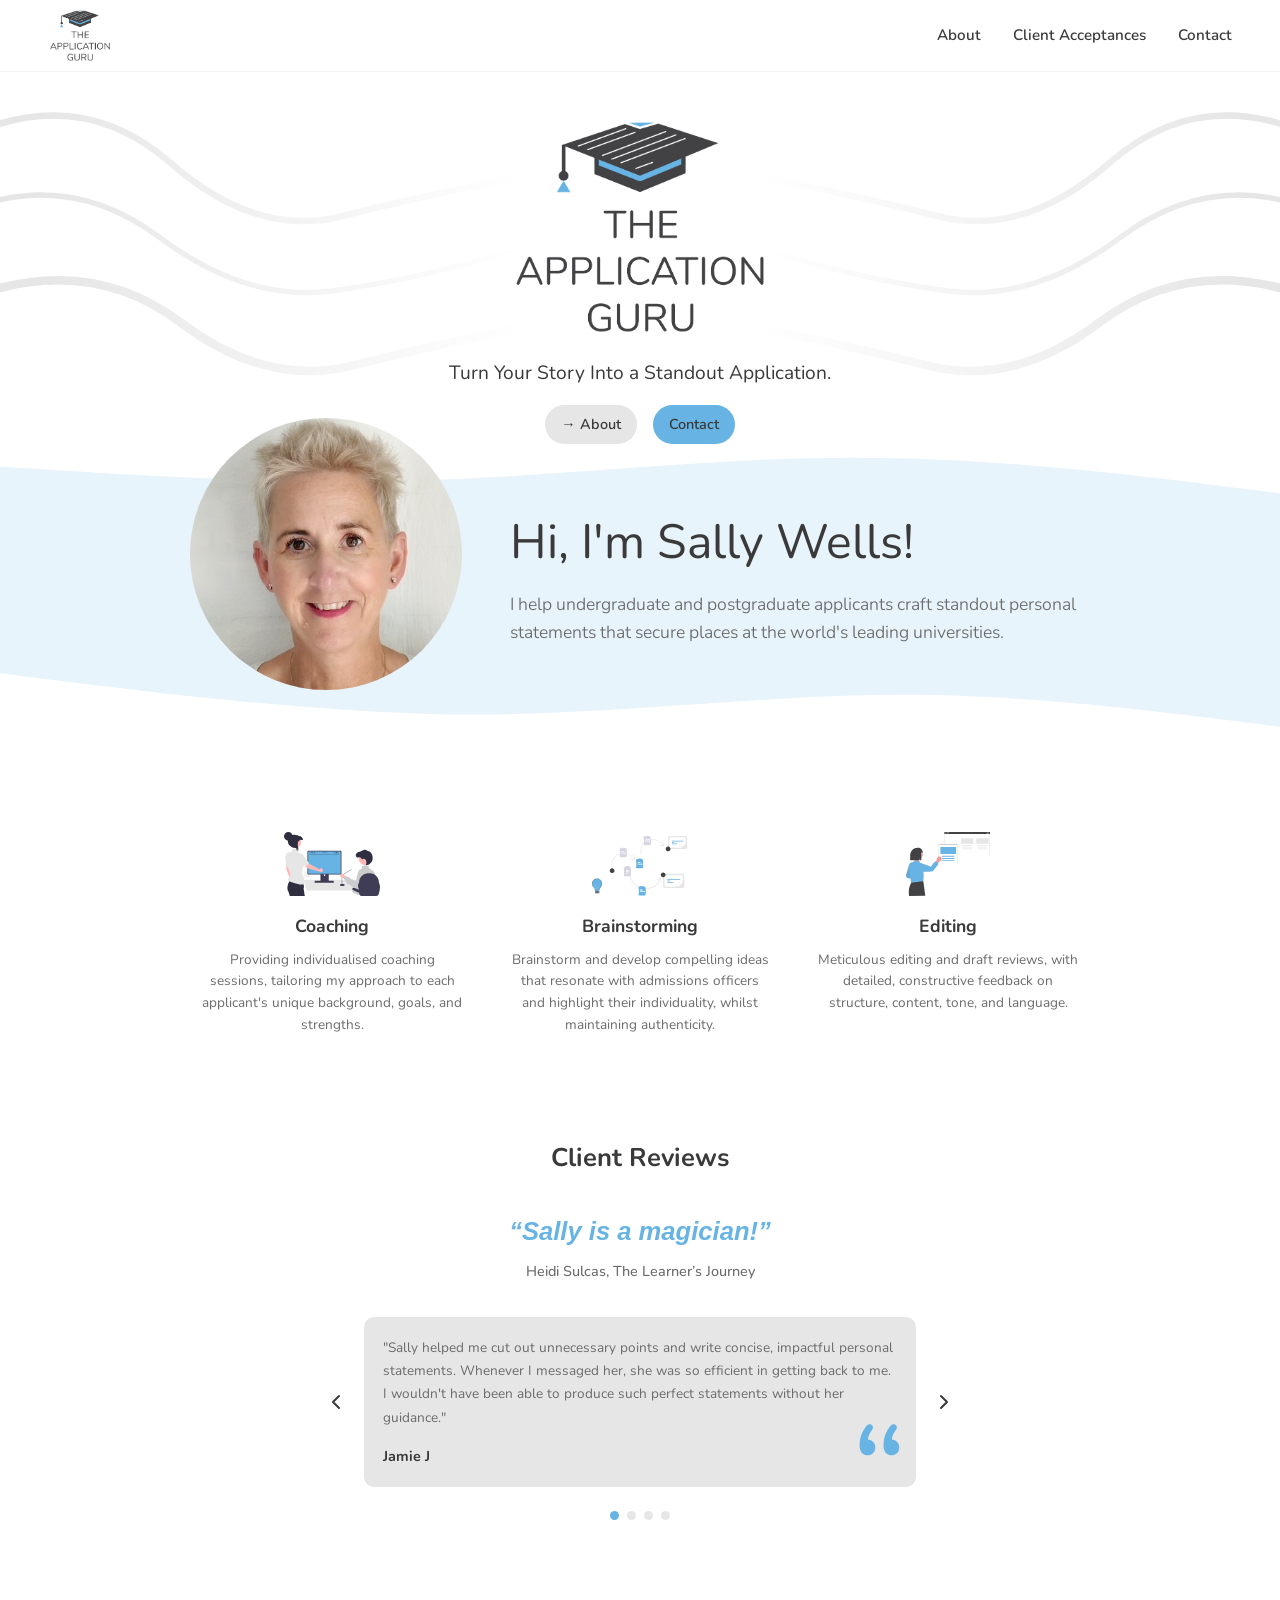
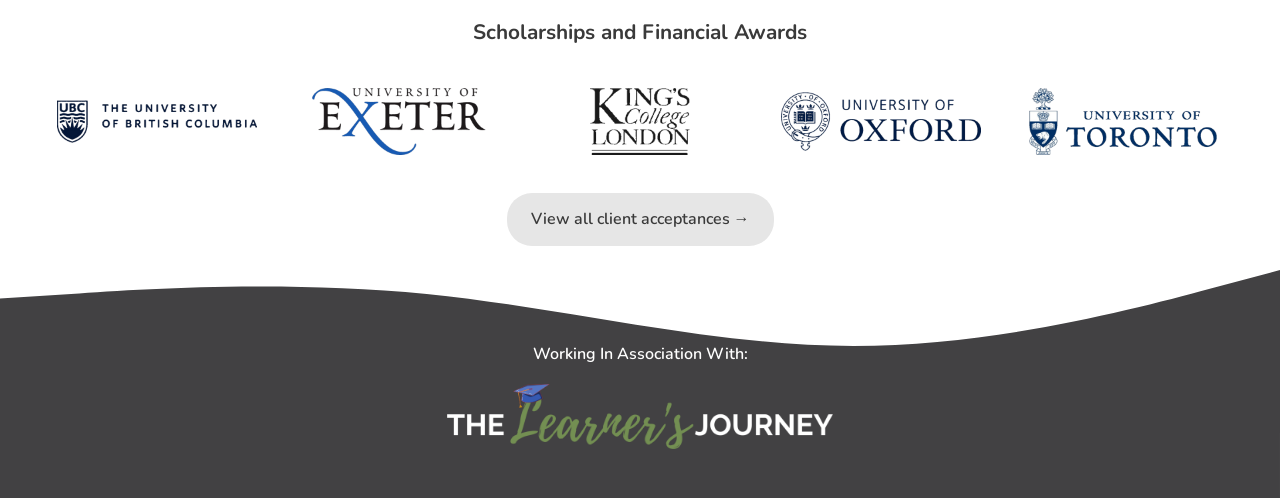
==== commit 4e5db13a: "Reviews: card sizes to its content, viewport animates height Co-Authored-By: Claude Opus 4.7 <norepl" ====
--- a/index.html
+++ b/index.html
@@ -94,7 +94,7 @@
 
   <script>
     // ─── PASTE PUBLISHED CSV URL HERE (sheet columns: Name, Review) ──────────
-    const REVIEWS_CSV_URL = '';
+    const REVIEWS_CSV_URL = 'https://docs.google.com/spreadsheets/d/e/2PACX-1vQRhkt4IiWuwN2TeCIm7tM2NNO3PiLG2sZzt0r6ErN1V0hMM-OdgBMgw7mdMU1B2DuQ_-T80EEem-NH/pub?gid=1173980238&single=true&output=csv';
     // ─────────────────────────────────────────────────────────────────────────
 
     const FALLBACK_REVIEWS = [
@@ -176,17 +176,25 @@
         dots.appendChild(dot);
       });
 
+      const viewport = document.querySelector('.carousel-viewport');
       let index = 0;
+      function syncHeight() {
+        const active = track.children[index];
+        if (active) viewport.style.height = active.offsetHeight + 'px';
+      }
       function goTo(i) {
         index = (i + reviews.length) % reviews.length;
         track.style.transform = 'translateX(-' + (index * 100) + '%)';
         dots.querySelectorAll('.carousel-dot').forEach((d, idx) => {
           d.classList.toggle('active', idx === index);
         });
+        syncHeight();
       }
 
       document.querySelector('.carousel-prev').addEventListener('click', () => goTo(index - 1));
       document.querySelector('.carousel-next').addEventListener('click', () => goTo(index + 1));
+      syncHeight();
+      window.addEventListener('resize', syncHeight);
     }
 
     loadReviews();
--- a/styles.css
+++ b/styles.css
@@ -170,14 +170,17 @@
 }
 .carousel-track {
   display: flex;
+  align-items: flex-start;
   transition: transform 0.4s ease;
 }
 .carousel-track > .review-card {
   flex: 0 0 100%;
   max-width: none;
   aspect-ratio: auto;
-  min-height: 240px;
-}
+  min-height: 0;
+  height: auto;
+}
+.carousel-viewport { transition: height 0.4s ease; }
 .carousel-btn {
   background: none;
   color: var(--gray-dark);
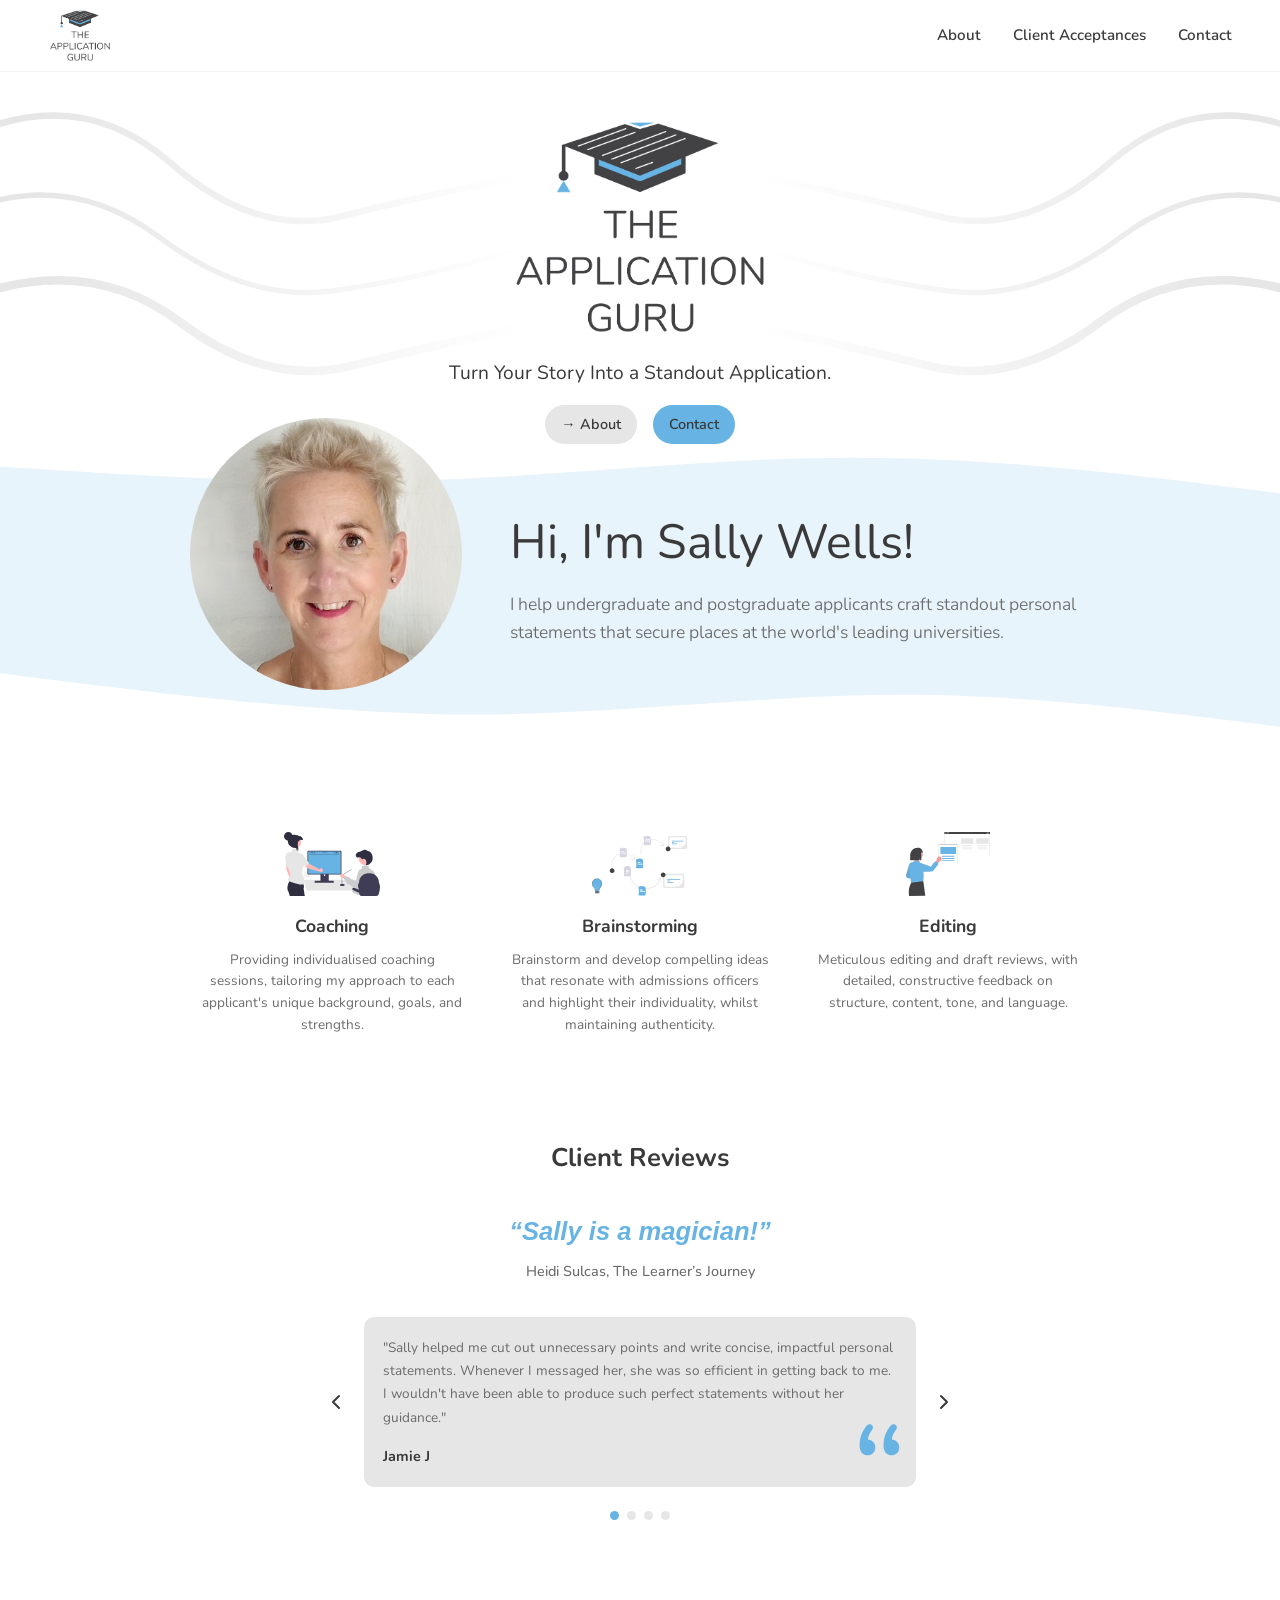
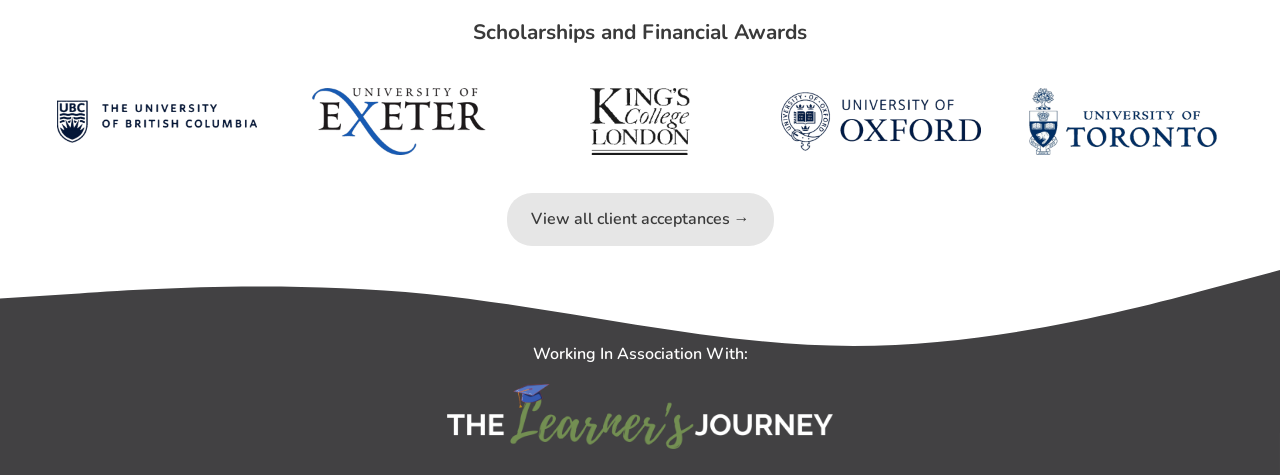
==== commit a3d269f3: "Cache-bust favicon so browsers refetch the icon Co-Authored-By: Claude Opus 4.7 <noreply@anthropic.c" ====
--- a/index.html
+++ b/index.html
@@ -4,6 +4,7 @@
   <meta charset="UTF-8">
   <meta name="viewport" content="width=device-width, initial-scale=1.0">
   <title>The Application Guru | Sally Wells</title>
+  <link rel="icon" type="image/png" href="assets/tag-logomark.png?v=2">
   <link rel="stylesheet" href="styles.css">
   <link href="https://fonts.googleapis.com/css2?family=Nunito:wght@300;400;500;600;700;800&display=swap" rel="stylesheet">
 </head>
